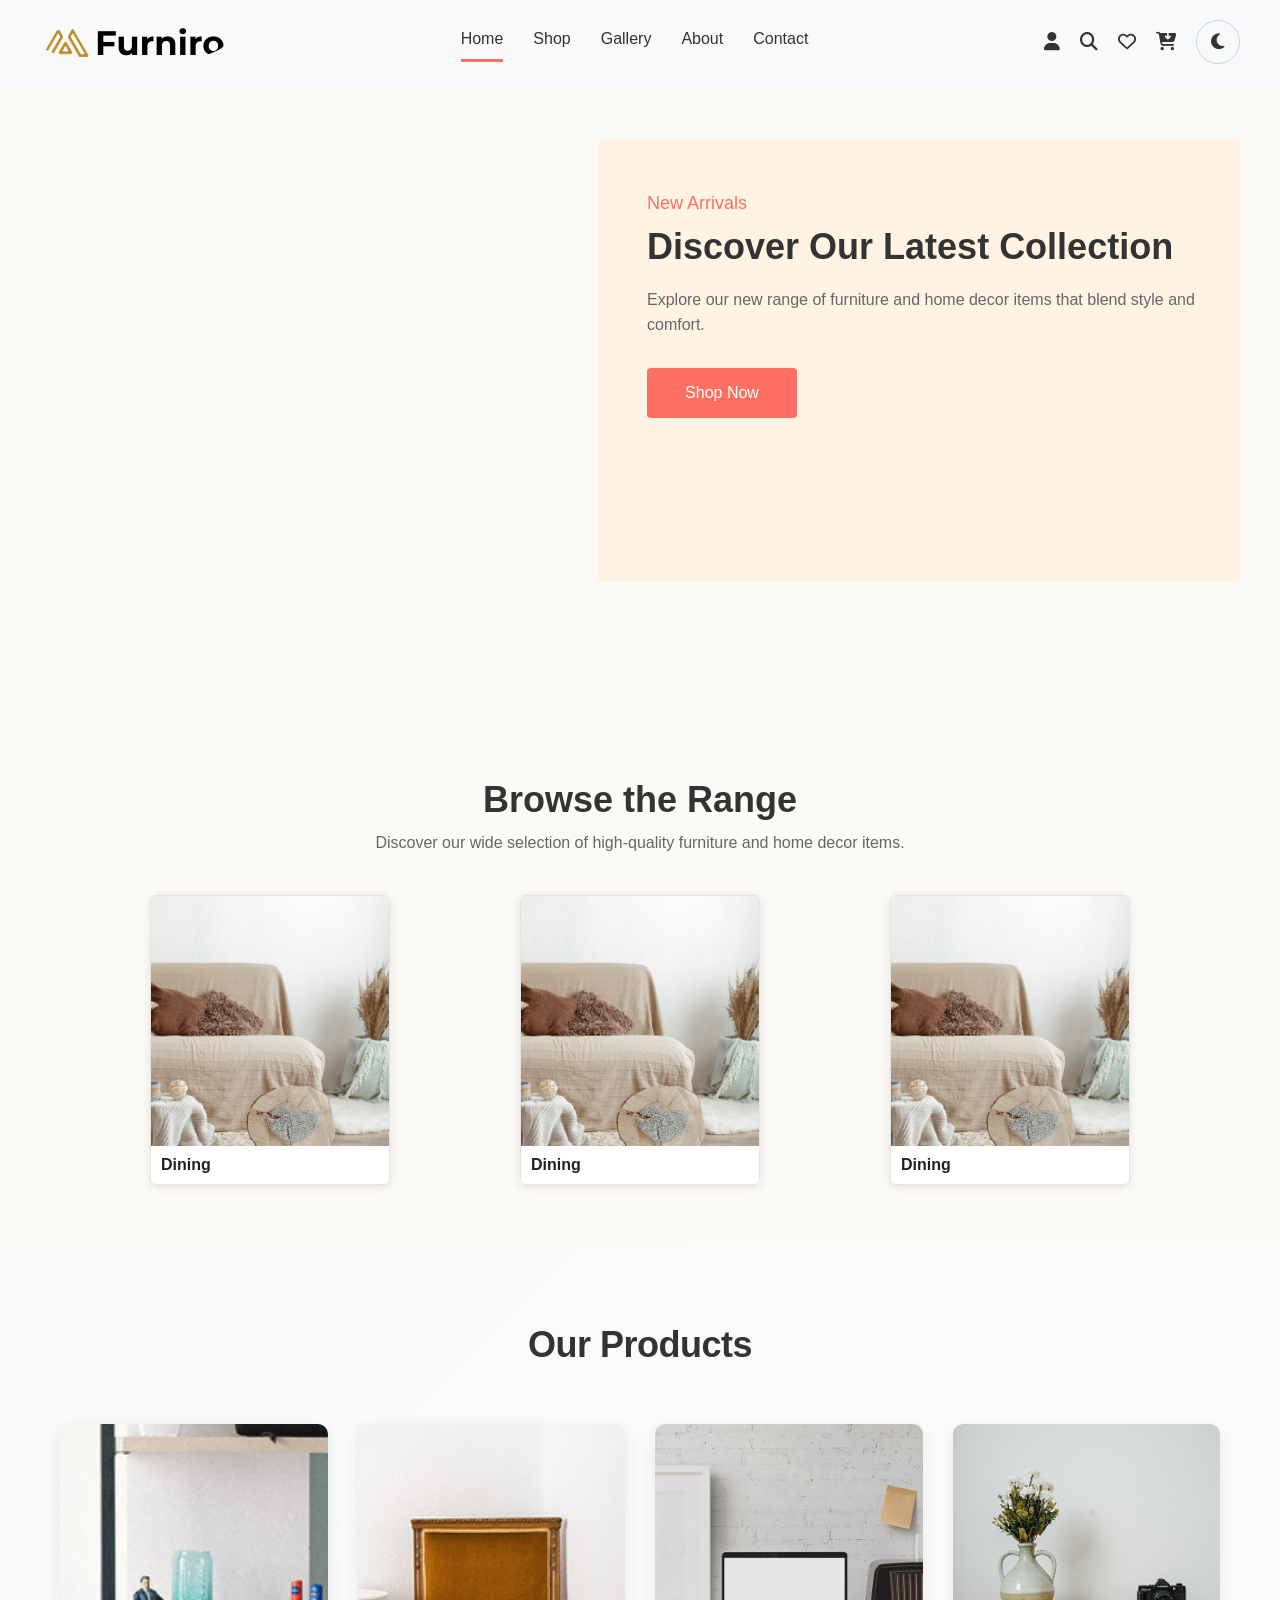
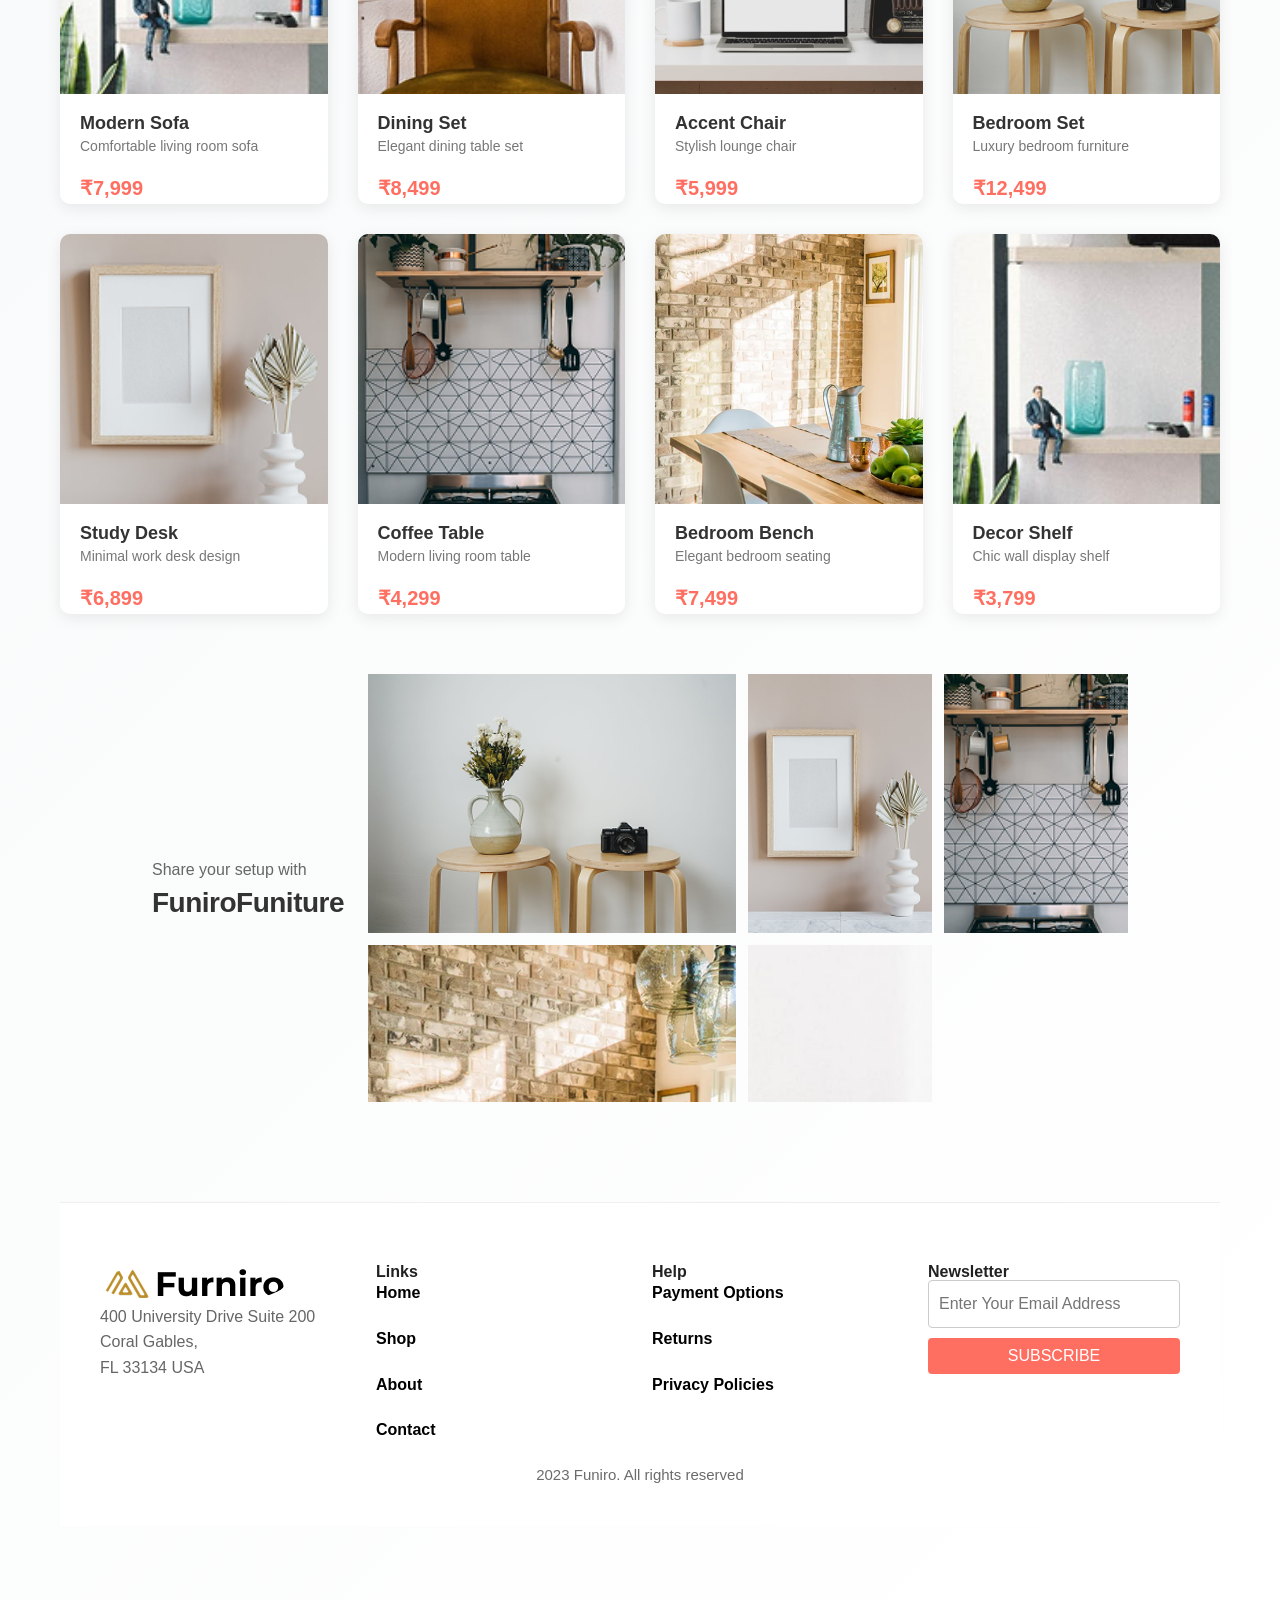
==== index.html @ e3618f92 "added dark-theme file" ====
<!DOCTYPE html>
<html lang="en">

<head>
    <meta charset="UTF-8">
    <meta name="viewport" content="width=device-width, initial-scale=1.0">
    <title>Furniro</title>
    <link rel="stylesheet" href="https://cdnjs.cloudflare.com/ajax/libs/font-awesome/6.7.2/css/all.min.css"
        integrity="sha512-Evv84Mr4kqVGRNSgIGL/F/aIDqQb7xQ2vcrdIwxfjThSH8CSR7PBEakCr51Ck+w+/U6swU2Im1vVX0SVk9ABhg=="
        crossorigin="anonymous" referrerpolicy="no-referrer" />
    <link rel="stylesheet" href="./css/master.css">
    <link rel="stylesheet" href="./feature/dark-theme.css">
</head>
<!-- Navbar -->

<body>
    <header>
        <div class="logo">
            <img src="images/Frame 168.png" alt="Furniro Logo">
        </div>
        <button class="hamburger" aria-label="Toggle menu" aria-expanded="false">
            <span class="bar"></span>
            <span class="bar"></span>
            <span class="bar"></span>
        </button>
        <ul>
            <li><a href="index.html" class="active">Home</a></li>
            <li><a href="Shop.html">Shop</a></li>
            <li><a href="gallery.html">Gallery</a></li>
            <li><a href="about.html">About</a></li>
            <li><a href="content.html">Contact</a></li>
        </ul>
        <div class="icon-sec">
            <i class="fa-solid fa-user"></i>
            <i class="fa-solid fa-magnifying-glass"></i>
            <i class="fa-regular fa-heart"></i>
            <i class="fa-solid fa-cart-arrow-down"></i>

                    <button id="theme-toggle" class="theme-toggle" aria-label="Toggle dark mode"><i class="fa-solid fa-moon"></i></button>
        </div>
    </header>

    <!-- Hero Section -->
    <div class="hero-section">
        <div class="bg-img">
            <img src="images/scandinavian-interior-mockup-wall-decal-background 1.png" alt="Hero Image">

        </div>
        <div class="hero-cnt">
            <span class="hero-subtitle">New Arrivals</span>
            <h1 class="hero-title">Discover Our Latest Collection</h1>
            <p class="hero-description">Explore our new range of furniture and home decor items that blend style and
                comfort.</p>
            <a href="#" class="hero-btn">Shop Now</a>
        </div>
    </div>
    <!-- Browse the Range -->
    <div class="Browse-the-Range">
        <div class="main-heading">
            <h2>Browse the Range</h2>
            <p>Discover our wide selection of high-quality furniture and home decor items.</p>
        </div>
        <!-- card 1 -->
        <div class="card-sec">
            <div class="card">
                <div class="card-img">
                    <img src="images/Image-living room.png" alt="Product 1">
                </div>
                <div class="card-content">
                    <h3>Dining</h3>
                </div>
            </div>
            <!-- card 2 -->
            <div class="card">
                <div class="card-img">
                    <img src="images/Image-living room.png" alt="Product 1">
                </div>
                <div class="card-content">
                    <h3>Dining</h3>
                </div>

            </div>
            <!-- card 3 -->
            <div class="card">
                <div class="card-img">
                    <img src="images/Image-living room.png" alt="Product 1">
                </div>
                <div class="card-content">
                    <h3>Dining</h3>
                </div>
            </div>
        </div>
    </div>


    <!-- our products -->
    <div class="our-products">
        <h2>Our Products</h2>
        <div class="products-card">
            <!-- card 1 -->
            <div class="cards">
                <div class="cards-img">
                    <img src="images/Rectangle 36.png" alt="Modern Sofa">
                </div>
                <div class="cards-content">
                    <h4>Modern Sofa</h4>
                    <p>Comfortable living room sofa</p>
                    <span class="price">₹7,999</span>
                </div>
            </div>
            <!-- card 2 -->
            <div class="cards">
                <div class="cards-img">
                    <img src="images/Rectangle 37.png" alt="Dining Set">
                </div>
                <div class="cards-content">
                    <h4>Dining Set</h4>
                    <p>Elegant dining table set</p>
                    <span class="price">₹8,499</span>
                </div>
            </div>
            <!-- card 3 -->
            <div class="cards">
                <div class="cards-img">
                    <img src="images/Rectangle 38.png" alt="">
                </div>
                <div class="cards-content">
                    <h4>Accent Chair</h4>
                    <p>Stylish lounge chair</p>
                    <span class="price">₹5,999</span>
                </div>
            </div>
            <!-- card 4 -->
            <div class="cards">
                <div class="cards-img">
                    <img src="images/Rectangle 39.png" alt="Bedroom Set">
                </div>
                <div class="cards-content">
                    <h4>Bedroom Set</h4>
                    <p>Luxury bedroom furniture</p>
                    <span class="price">₹12,499</span>
                </div>
            </div>
            <!-- card 5 -->
            <div class="cards">
                <div class="cards-img">
                    <img src="images/Rectangle 41.png" alt="Study Desk">
                </div>
                <div class="cards-content">
                    <h4>Study Desk</h4>
                    <p>Minimal work desk design</p>
                    <span class="price">₹6,899</span>
                </div>
            </div>
            <!-- card 6 -->
            <div class="cards">
                <div class="cards-img">
                    <img src="images/Rectangle 44.png" alt="Coffee Table">
                </div>
                <div class="cards-content">
                    <h4>Coffee Table</h4>
                    <p>Modern living room table</p>
                    <span class="price">₹4,299</span>
                </div>
            </div>
            <!-- card 7 -->
            <div class="cards">
                <div class="cards-img">
                    <img src="images/Rectangle 45.png" alt="Bedroom Bench">
                </div>
                <div class="cards-content">
                    <h4>Bedroom Bench</h4>
                    <p>Elegant bedroom seating</p>
                    <span class="price">₹7,499</span>
                </div>
            </div>
            <!-- card 8 -->
            <div class="cards">
                <div class="cards-img">
                    <img src="images/Rectangle 36.png" alt="Decor Shelf">
                </div>
                <div class="cards-content">
                    <h4>Decor Shelf</h4>
                    <p>Chic wall display shelf</p>
                    <span class="price">₹3,799</span>
                </div>
            </div>
        </div>
        <!-- FuniroFuniture -->
        <div class="funiro-main">
            <div class="furniro-cnt">
                <p>Share your setup with</p>
                <h2>FuniroFuniture</h2>
            </div>
            <div class="bento-img">
                <div class="bento-grid">
                    <img src="images/Rectangle 39.png" alt="Bento Large" class="bento-large">
                    <img src="images/Rectangle 41.png" alt="Bento Mid" class="bento-mid">
                    <img src="images/Rectangle 44.png" alt="Bento Right" class="bento-right">
                    <img src="images/Rectangle 45.png" alt="Bento Small1" class="bento-small1">
                    <img src="images/Rectangle 37.png" alt="Bento Small2" class="bento-small2">

                </div>
            </div>
        </div>
        <!-- Footer -->
        <footer class="site-footer">
            <div class="footer-grid">
                <div class="footer-left">
                    <div class="logo">
                        <img src="images/Frame 168.png" alt="Funiro Logo">
                    </div>
                    <address>
                        400 University Drive Suite 200 Coral Gables,<br>
                        FL 33134 USA
                    </address>
                </div>

                <div class="footer-links">
                    <h4>Links</h4>
                    <ul>
                        <li><a href="#">Home</a></li>
                        <li><a href="#">Shop</a></li>
                        <li><a href="#">About</a></li>
                        <li><a href="#">Contact</a></li>
                    </ul>
                </div>

                <div class="footer-links">
                    <h4>Help</h4>
                    <ul>
                        <li><a href="#">Payment Options</a></li>
                        <li><a href="#">Returns</a></li>
                        <li><a href="#">Privacy Policies</a></li>
                    </ul>
                </div>

                <div class="footer-newsletter">
                    <h4>Newsletter</h4>
                    <form class="newsletter-form" action="#" onsubmit="return false;">
                        <input type="email" placeholder="Enter Your Email Address" aria-label="Email">
                        <button type="submit">SUBSCRIBE</button>
                    </form>
                </div>
            </div>

            <div class="footer-bottom">
                <p>2023 Funiro. All rights reserved</p>
            </div>
        </footer>

<script src="script.js"></script>
</body>

</html>
---- css/master.css ----
﻿
/* Reset */
@import url("reset.css");

/* Variables */
@import url("variables.css");

/* Components */
@import url("../components/button.css");
@import url("../components/card.css");
@import url("../components/navbar.css");
@import url("../components/hero.css");
@import url("../components/product-card.css");
@import url("../components/gallery-card.css");
@import url("../components/form.css");
@import url("../components/input.css");
@import url("../components/badge.css");
@import url("../components/footer.css");
@import url("../components/section-title.css");
@import url("../components/container.css");
@import url("../components/grid.css");
@import url("../components/modal.css");
@import url("../components/pagination.css");

/*  Typography */
@import url("typography.css");

/* Layout */
@import url("layout.css");

/*  Animations */
@import url("animations.css");

/*  Responsive */
@import url("responsive.css");
---- feature/dark-theme.css ----
/* Dark theme overrides */
:root[data-theme="dark"] {
  color-scheme: dark;
}

body[data-theme="dark"] {
  background: #0b1220;
  color: #e5ebf6;
}

body[data-theme="dark"] header {
  background-color: #111827;
  border-bottom: 1px solid #273449;
}

body[data-theme="dark"] header ul li a {
  color: #e2e8f0;
}

body[data-theme="dark"] header ul li a::after,
body[data-theme="dark"] header ul li a:hover::after,
body[data-theme="dark"] header ul li a.active::after {
  background: #ff8b78;
}

body[data-theme="dark"] .icon-sec i,
body[data-theme="dark"] .icon-sec button {
  color: #cbd5e1;
}

body[data-theme="dark"] .theme-toggle {
  border-color: #475569;
  background: rgba(255, 255, 255, 0.06);
}

body[data-theme="dark"] .hero-cnt,
body[data-theme="dark"] .card,
body[data-theme="dark"] .contact-page {
  background: #111827;
  box-shadow: 0 18px 40px rgba(0, 0, 0, 0.4);
}

body[data-theme="dark"] .product-info p {
  color: #02152d;
}

body[data-theme="dark"] .about-text-block li {
  color: #94a3b8;
}

body[data-theme="dark"] .page-btn.active {
  background: #ff6f61;
  color: #fff;
}

body[data-theme="dark"] .theme-toggle:hover {
  background: rgba(255, 255, 255, 0.14);
}

body[data-theme="dark"] .theme-toggle {
  display: inline-flex;
  align-items: center;
  justify-content: center;
  width: 44px;
  height: 44px;
  border: 1px solid #cbd5e1;
  border-radius: 999px;
  color: #e2e8f0;
  cursor: pointer;
  transition:
    background-color 0.2s ease,
    border-color 0.2s ease,
    color 0.2s ease;
}

.theme-toggle {
  display: inline-flex;
  align-items: center;
  justify-content: center;
  width: 44px;
  height: 44px;
  border: 1px solid #cbd5e1;
  border-radius: 999px;
  background: transparent;
  color: #334155;
  cursor: pointer;
  transition:
    background-color 0.2s ease,
    border-color 0.2s ease,
    color 0.2s ease;
}

.theme-toggle:hover {
  background: rgba(0, 0, 0, 0.05);
}

button.theme-toggle {
  font-size: 16px;
}

body[data-theme="dark"] input,
body[data-theme="dark"] textarea,
body[data-theme="dark"] .newsletter-form input {
  background: #172434;
  color: #e2e8f0;
  border-color: #334155;
}

body[data-theme="dark"] .footer-links a {
  color: #cbd5e1;
}

body[data-theme="dark"] .contact-content {
  background: rgba(15, 23, 42, 0.92);
}

body[data-theme="dark"] .about-image-block img,
body[data-theme="dark"] .about-hero-image img,
body[data-theme="dark"] .gallery-card img,
body[data-theme="dark"] .product-card img,
body[data-theme="dark"] .cards img {
  filter: brightness(0.95) contrast(1.05);
}
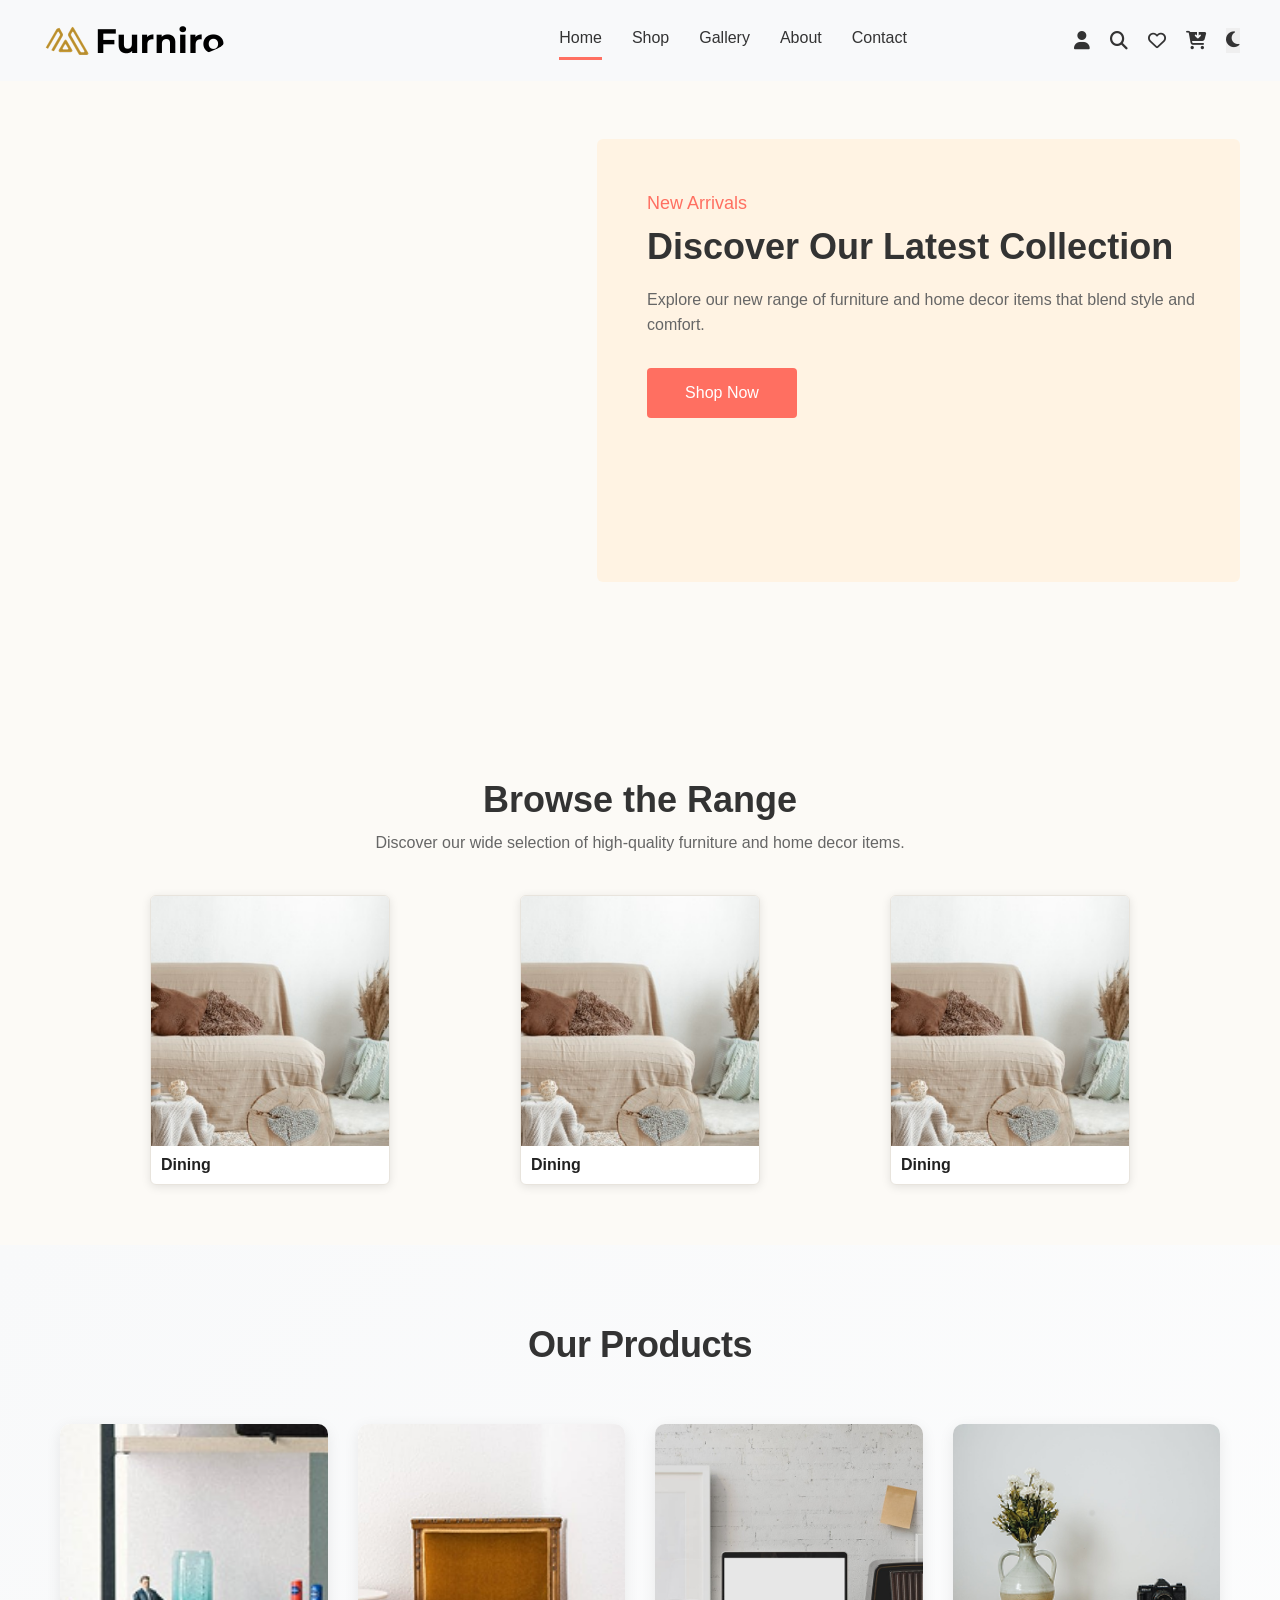
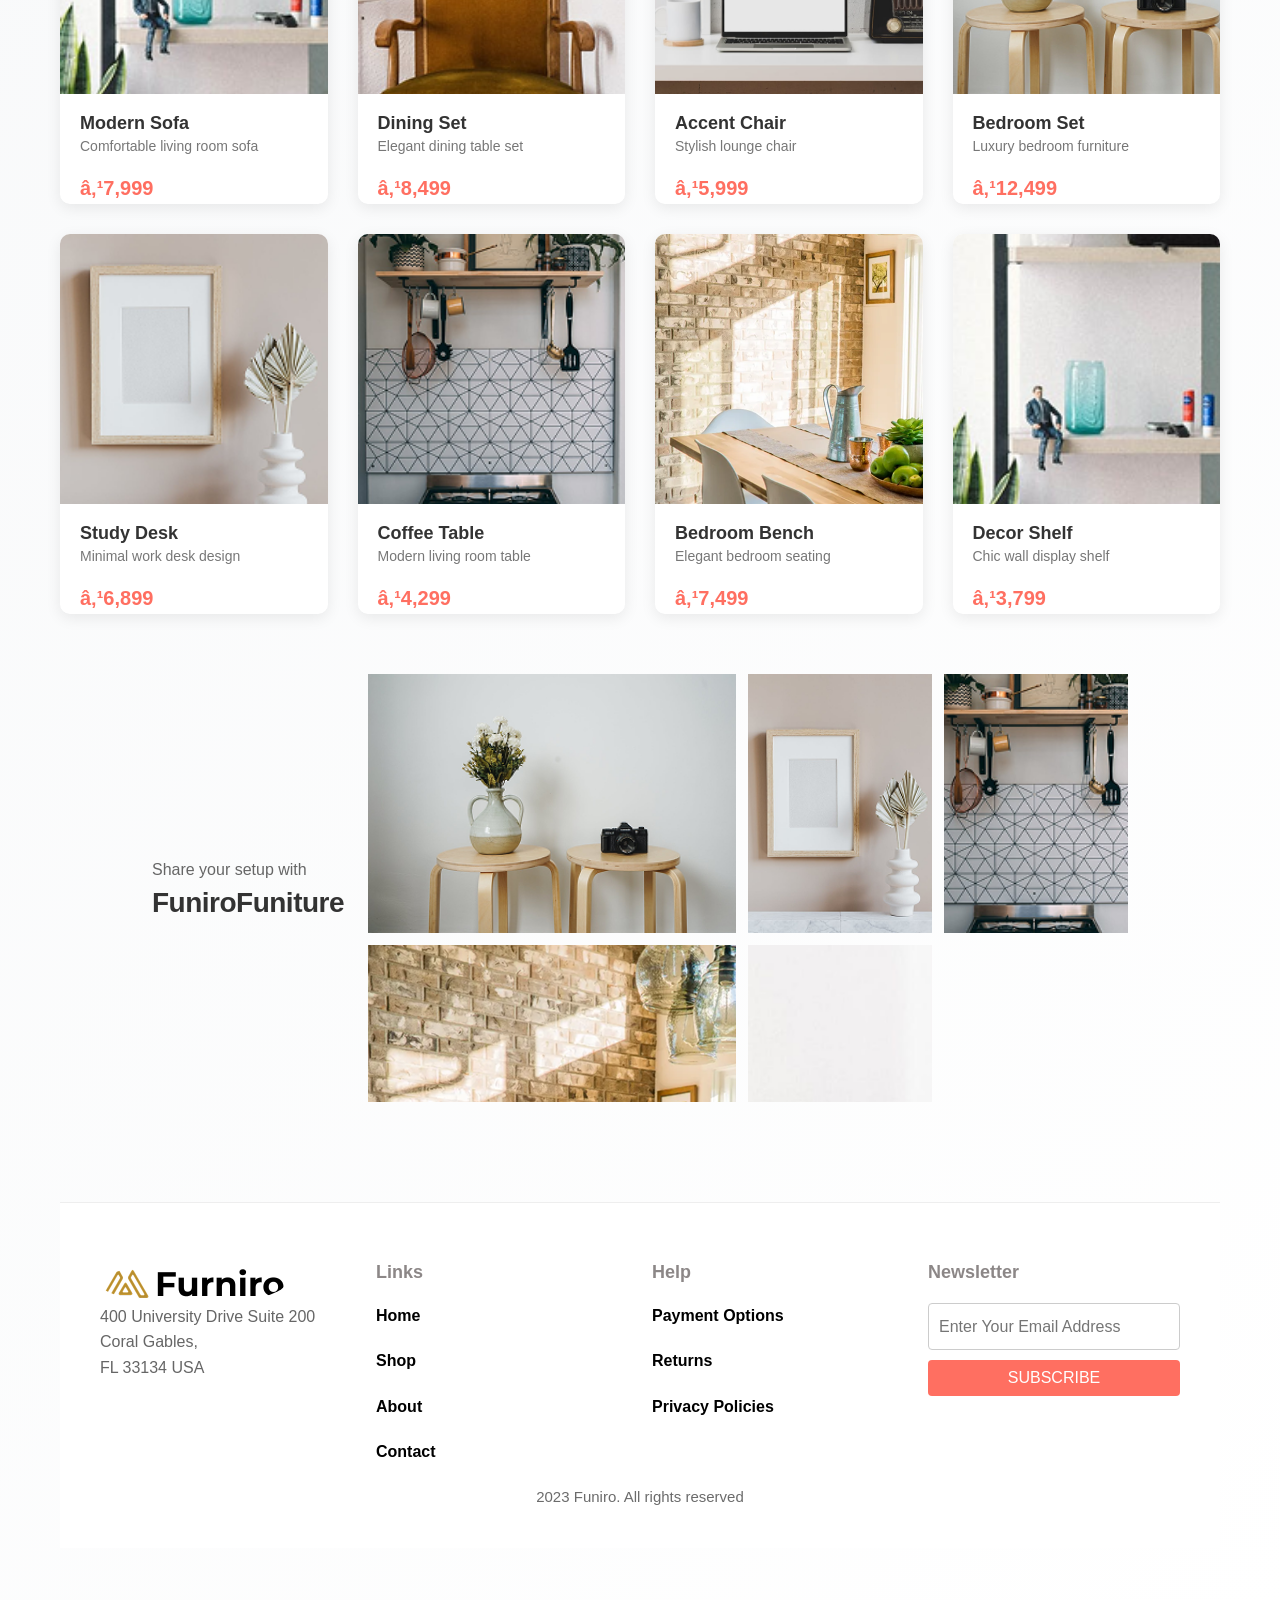
==== commit cb32ee0d: "Finalize responsive & hamburger changes across pages Co-authored-by: Copilot <223556219+Copilot@user" ====
--- a/index.html
+++ b/index.html
@@ -1,4 +1,4 @@
-<!DOCTYPE html>
+﻿<!DOCTYPE html>
 <html lang="en">
 
 <head>
@@ -9,7 +9,7 @@
         integrity="sha512-Evv84Mr4kqVGRNSgIGL/F/aIDqQb7xQ2vcrdIwxfjThSH8CSR7PBEakCr51Ck+w+/U6swU2Im1vVX0SVk9ABhg=="
         crossorigin="anonymous" referrerpolicy="no-referrer" />
     <link rel="stylesheet" href="./css/master.css">
-    <link rel="stylesheet" href="./feature/dark-theme.css">
+    <!-- <link rel="stylesheet" href="./feature/dark-theme.css"> -->
 </head>
 <!-- Navbar -->
 
@@ -105,7 +105,7 @@
                 <div class="cards-content">
                     <h4>Modern Sofa</h4>
                     <p>Comfortable living room sofa</p>
-                    <span class="price">₹7,999</span>
+                    <span class="price">â‚¹7,999</span>
                 </div>
             </div>
             <!-- card 2 -->
@@ -116,7 +116,7 @@
                 <div class="cards-content">
                     <h4>Dining Set</h4>
                     <p>Elegant dining table set</p>
-                    <span class="price">₹8,499</span>
+                    <span class="price">â‚¹8,499</span>
                 </div>
             </div>
             <!-- card 3 -->
@@ -127,7 +127,7 @@
                 <div class="cards-content">
                     <h4>Accent Chair</h4>
                     <p>Stylish lounge chair</p>
-                    <span class="price">₹5,999</span>
+                    <span class="price">â‚¹5,999</span>
                 </div>
             </div>
             <!-- card 4 -->
@@ -138,7 +138,7 @@
                 <div class="cards-content">
                     <h4>Bedroom Set</h4>
                     <p>Luxury bedroom furniture</p>
-                    <span class="price">₹12,499</span>
+                    <span class="price">â‚¹12,499</span>
                 </div>
             </div>
             <!-- card 5 -->
@@ -149,7 +149,7 @@
                 <div class="cards-content">
                     <h4>Study Desk</h4>
                     <p>Minimal work desk design</p>
-                    <span class="price">₹6,899</span>
+                    <span class="price">â‚¹6,899</span>
                 </div>
             </div>
             <!-- card 6 -->
@@ -160,7 +160,7 @@
                 <div class="cards-content">
                     <h4>Coffee Table</h4>
                     <p>Modern living room table</p>
-                    <span class="price">₹4,299</span>
+                    <span class="price">â‚¹4,299</span>
                 </div>
             </div>
             <!-- card 7 -->
@@ -171,7 +171,7 @@
                 <div class="cards-content">
                     <h4>Bedroom Bench</h4>
                     <p>Elegant bedroom seating</p>
-                    <span class="price">₹7,499</span>
+                    <span class="price">â‚¹7,499</span>
                 </div>
             </div>
             <!-- card 8 -->
@@ -182,7 +182,7 @@
                 <div class="cards-content">
                     <h4>Decor Shelf</h4>
                     <p>Chic wall display shelf</p>
-                    <span class="price">₹3,799</span>
+                    <span class="price">â‚¹3,799</span>
                 </div>
             </div>
         </div>
--- a/css/master.css
+++ b/css/master.css
@@ -1,4 +1,3 @@
-﻿
 /* Reset */
 @import url("reset.css");
 
--- a/feature/dark-theme.css
+++ b/feature/dark-theme.css
@@ -1,123 +1,480 @@
-/* Dark theme overrides */
-:root[data-theme="dark"] {
-  color-scheme: dark;
-}
-
-body[data-theme="dark"] {
-  background: #0b1220;
-  color: #e5ebf6;
-}
-
-body[data-theme="dark"] header {
-  background-color: #111827;
-  border-bottom: 1px solid #273449;
-}
-
-body[data-theme="dark"] header ul li a {
-  color: #e2e8f0;
-}
-
-body[data-theme="dark"] header ul li a::after,
-body[data-theme="dark"] header ul li a:hover::after,
-body[data-theme="dark"] header ul li a.active::after {
-  background: #ff8b78;
-}
-
-body[data-theme="dark"] .icon-sec i,
-body[data-theme="dark"] .icon-sec button {
-  color: #cbd5e1;
-}
-
-body[data-theme="dark"] .theme-toggle {
-  border-color: #475569;
-  background: rgba(255, 255, 255, 0.06);
-}
-
-body[data-theme="dark"] .hero-cnt,
-body[data-theme="dark"] .card,
-body[data-theme="dark"] .contact-page {
-  background: #111827;
-  box-shadow: 0 18px 40px rgba(0, 0, 0, 0.4);
-}
-
-body[data-theme="dark"] .product-info p {
-  color: #02152d;
-}
-
-body[data-theme="dark"] .about-text-block li {
-  color: #94a3b8;
-}
-
-body[data-theme="dark"] .page-btn.active {
-  background: #ff6f61;
-  color: #fff;
-}
-
-body[data-theme="dark"] .theme-toggle:hover {
-  background: rgba(255, 255, 255, 0.14);
-}
-
-body[data-theme="dark"] .theme-toggle {
-  display: inline-flex;
-  align-items: center;
-  justify-content: center;
-  width: 44px;
-  height: 44px;
-  border: 1px solid #cbd5e1;
-  border-radius: 999px;
-  color: #e2e8f0;
-  cursor: pointer;
-  transition:
-    background-color 0.2s ease,
-    border-color 0.2s ease,
-    color 0.2s ease;
-}
-
-.theme-toggle {
-  display: inline-flex;
-  align-items: center;
-  justify-content: center;
-  width: 44px;
-  height: 44px;
-  border: 1px solid #cbd5e1;
-  border-radius: 999px;
-  background: transparent;
-  color: #334155;
-  cursor: pointer;
-  transition:
-    background-color 0.2s ease,
-    border-color 0.2s ease,
-    color 0.2s ease;
-}
-
-.theme-toggle:hover {
-  background: rgba(0, 0, 0, 0.05);
-}
-
-button.theme-toggle {
-  font-size: 16px;
-}
-
-body[data-theme="dark"] input,
-body[data-theme="dark"] textarea,
-body[data-theme="dark"] .newsletter-form input {
-  background: #172434;
-  color: #e2e8f0;
-  border-color: #334155;
-}
-
-body[data-theme="dark"] .footer-links a {
-  color: #cbd5e1;
-}
-
-body[data-theme="dark"] .contact-content {
-  background: rgba(15, 23, 42, 0.92);
-}
-
-body[data-theme="dark"] .about-image-block img,
-body[data-theme="dark"] .about-hero-image img,
-body[data-theme="dark"] .gallery-card img,
-body[data-theme="dark"] .product-card img,
-body[data-theme="dark"] .cards img {
-  filter: brightness(0.95) contrast(1.05);
-}
+:root {
+    --bg-header: #f8f9fa;
+    --text-main: #333;
+    --text-muted: #666;
+    --text-light: #777;
+    --text-lighter: #999;
+    --bg-page: #ffffff;
+    --bg-section: #f8f9fa;
+    --bg-card: #ffffff;
+    --hero-box-bg: #FFF3E3;
+    --border-color: #eee;
+    --shadow-color: rgba(0, 0, 0, 0.1);
+    --shadow-color-strong: rgba(0, 0, 0, 0.15);
+    --input-bg: #ffffff;
+    --input-border: #ccc;
+    --accent: #FF6F61;
+    --accent-hover: #e65b50;
+}
+
+[data-theme="dark"] {
+    --bg-header: #1a1a1a;
+    --text-main: #f0f0f0;
+    --text-muted: #b3b3b3;
+    --text-light: #999999;
+    --text-lighter: #666666;
+    --bg-page: #0a0a0a;
+    --bg-section: #121212;
+    --bg-card: #1e1e1e;
+    --hero-box-bg: #2a2320;
+    --border-color: #2a2a2a;
+    --shadow-color: rgba(0, 0, 0, 0.4);
+    --shadow-color-strong: rgba(0, 0, 0, 0.6);
+    --input-bg: #1a1a1a;
+    --input-border: #333333;
+    --accent: #FF6F61;
+    --accent-hover: #e05a4a;
+}
+/* 
+ body {
+    background-color: var(--bg-page);
+    transition: background-color 0.25s ease, color 0.25s ease;
+}
+
+header {
+    display: flex;
+    justify-content: space-between;
+    align-items: center;
+    background-color: var(--bg-header);
+    padding: 20px 40px;
+    position: fixed;
+    top: 0;
+    left: 0;
+    right: 0;
+    z-index: 3;
+    transition: background-color 0.25s ease;
+}
+
+.logo img {
+    width: 185px;
+    height: 41px;
+    border-radius: 50%;
+}
+
+header ul {
+    display: flex;
+    gap: 30px;
+    list-style: none;
+    align-items: center;
+}
+
+header ul li a {
+    text-decoration: none;
+    color: var(--text-main);
+    font-weight: 500;
+    font-size: 16px;
+    position: relative;
+    display: inline-block;
+    padding-bottom: 6px;
+}
+
+header ul li a::after {
+    content: "";
+    position: absolute;
+    left: 0;
+    right: 0;
+    bottom: -4px;
+    height: 3px;
+    background: var(--accent);
+    transform: scaleX(0);
+    transform-origin: center;
+    transition: transform 0.22s ease;
+}
+
+.icon-sec {
+    display: flex;
+    align-items: center;
+    gap: 20px;
+}
+
+.icon-sec i {
+    font-size: 18px;
+    color: var(--text-main);
+    cursor: pointer;
+    transition: color 0.2s ease;
+}
+
+.icon-sec i:hover {
+    color: var(--accent);
+}
+
+header ul li a:hover::after,
+header ul li a.active::after {
+    transform: scaleX(1);
+}
+
+/* Theme toggle button */
+#theme-toggle {
+    background: none;
+    border: none;
+    cursor: pointer;
+    font-size: 18px;
+    color: var(--text-main);
+}
+
+/* Hamburger (mobile menu) */
+.hamburger {
+    display: none;
+    background: none;
+    border: none;
+    cursor: pointer;
+    font-size: 22px;
+    color: var(--text-main);
+}
+
+.bg-img {
+    position: absolute;
+    inset: 0;
+    overflow: hidden;
+    z-index: 1;
+}
+
+.bg-img img {
+    position: absolute;
+    inset: 0;
+    width: 100%;
+    height: 100%;
+    object-fit: cover;
+}
+
+[data-theme="dark"] .bg-img img {
+    filter: brightness(0.6);
+}
+
+.hero-section {
+   position: relative;
+   width: 100%;
+   min-height: 80vh;
+   overflow: hidden;
+   display: flex;
+   align-items: center;
+   justify-content: flex-end;
+   padding-right: 40px;
+   background-color: var(--bg-page);
+}
+
+.hero-cnt {
+    position: relative;
+    z-index: 2;
+    display: flex;
+    flex-direction: column;
+    background-color: var(--hero-box-bg);
+    height: 443px;
+    width: 643px;
+    border-radius: 6px;
+    transition: background-color 0.25s ease;
+}
+
+.hero-subtitle {
+    padding: 50px 0 0 50px;
+    font-size: 18px;
+    color: var(--accent);
+    margin-bottom: 10px;
+}
+
+.hero-title {
+    padding: 0 0 0 50px;
+    font-size: 36px;
+    color: var(--text-main);
+    margin-bottom: 20px;
+}
+
+.hero-description {
+    padding: 0 0 0 50px;
+    font-size: 16px;
+    color: var(--text-muted);
+    margin-bottom: 30px;
+    max-width: 600px;
+}
+
+.hero-btn {
+    background-color: var(--accent);
+    color: #fff;
+    text-align: center;
+    border: none;
+    border-radius: 4px;
+    font-size: 16px;
+    cursor: pointer;
+    transition: background-color 0.2s ease;
+    width: 150px;
+    height: 50px;
+    padding-top: 12px;
+    text-decoration: none;
+    margin-left: 50px;
+}
+
+.hero-btn:hover {
+    background-color: var(--accent-hover);
+}
+
+.Browse-the-Range {
+    padding: 60px 40px;
+    background-color: var(--bg-section);
+}
+
+.card-sec {
+    display: flex;
+    justify-content: space-evenly;
+    gap: 20px;
+}
+
+.main-heading {
+    text-align: center;
+    margin-bottom: 40px;
+}
+
+.main-heading h2 {
+    font-size: 36px;
+    color: var(--text-main);
+    margin-bottom: 10px;
+}
+
+.main-heading p {
+    font-size: 16px;
+    color: var(--text-muted);
+}
+
+.card {
+    width: 20%;
+    background-color: var(--bg-card);
+    border-radius: 6px;
+    box-shadow: 0 2px 10px var(--shadow-color);
+    overflow: hidden;
+    transition: transform 0.2s ease, background-color 0.25s ease;
+}
+
+.card:hover {
+    transform: translateY(-5px);
+}
+
+.card-img {
+    width: 100%;
+    height: 250px;
+    overflow: hidden;
+}
+
+.card-img img {
+    width: 100%;
+    height: 100%;
+    object-fit: cover;
+}
+
+.card-content {
+    padding: 10px ;
+}
+
+.our-products {
+    padding: 80px 60px;
+    overflow: hidden;
+    background: var(--bg-section);
+}
+
+.products-card { 
+    display: grid;
+    grid-template-columns: repeat(4, 1fr);
+    gap: 30px;
+    align-items: stretch;
+}
+
+.our-products h2 {
+    text-align: center;
+    margin-bottom: 60px;
+    font-size: 36px;
+    color: var(--text-main);
+    font-weight: 700;
+    letter-spacing: -0.5px;
+}
+
+.cards {
+    width: 100%;
+    background-color: var(--bg-card);
+    border-radius: 10px;
+    box-shadow: 0 4px 15px var(--shadow-color);
+    overflow: hidden;
+    transition: all 0.3s ease, background-color 0.25s ease;
+}
+
+.cards img {
+    width: 100%;
+    height: 270px;
+    object-fit: cover;
+    transition: transform 0.5s ease;
+}
+
+.cards:hover {
+    transform: translateY(-12px) scale(1.03);
+    box-shadow: 0 16px 32px var(--shadow-color-strong);
+}
+
+.cards:hover img {
+    transform: scale(1.05);
+}
+
+.cards-content h4 {
+    padding: 20px 20px 0px 20px;
+    font-size: 18px;
+    color: var(--text-main);
+    font-weight: 600;
+}
+
+.cards-content p {
+    padding: 5px 0px 0px 20px;
+    font-size: 14px;
+    color: var(--text-light);
+    line-height: 1;
+}
+
+.cards-content .price {
+    padding: 10px 20px 20px 20px;
+    font-size: 20px;
+    font-weight: bold;
+    color: var(--accent);
+}
+
+@keyframes productCardFade {
+    from {
+        opacity: 0;
+        transform: translateY(20px);
+    }
+    to {
+        opacity: 1;
+        transform: translateY(0);
+    }
+}
+
+.funiro-main {
+    display: flex;
+    align-items: center;
+    justify-content: center;
+    gap: 24px;
+    padding: 60px 40px;
+    margin-bottom: 40px;
+    background-color: var(--bg-page);
+}
+
+.furniro-cnt p {
+    color: var(--text-muted);
+    margin-bottom: 6px;
+}
+
+.furniro-cnt h2 {
+    font-size: 28px;
+    color: var(--text-main);
+    margin: 0;
+}
+
+.bento-img {
+    width: 760px;
+    max-width: 100%;
+    aspect-ratio: 16/9;
+    overflow: hidden;
+}
+
+.bento-grid {
+    display: grid;
+    grid-template-columns: 2fr 1fr 1fr;
+    grid-template-rows: repeat(3, 1fr);
+    gap: 12px;
+    height: 100%;
+    grid-template-areas:
+        "large mid right"
+        "large mid right"
+        "large small1 small2";
+}
+
+.bento-grid img {
+    width: 100%;
+    height: 100%;
+    object-fit: cover;
+}
+
+.site-footer {
+    background: var(--bg-section);
+    padding: 60px 40px 20px;
+    border-top: 1px solid var(--border-color);
+    color: var(--text-muted);
+    transition: background-color 0.25s ease;
+}
+
+.footer-grid {
+    max-width: 1200px;
+    margin: 0 auto;
+    display: grid;
+    grid-template-columns: 1fr 1fr 1fr 1fr;
+    gap: 24px;
+    align-items: start;
+}
+
+.footer-links ul li a {
+    text-decoration: none;
+    color: var(--text-main);
+    font-weight: bold;
+    display: block;
+    margin-bottom: 20px;
+}
+
+.footer-links ul {
+    list-style-type: none;
+}
+
+.footer-links a {
+    text-decoration: none;
+}
+
+.footer-links a:hover,
+.site-footer a:hover {
+    text-decoration: none;
+    color: var(--accent);
+}
+
+.footer-bottom {
+    text-align: center;
+    font-size: 15px;
+    color: var(--text-lighter);
+}
+.footer-links h4 {
+    font-size: 18px;
+    color: #8c8787;
+    margin-bottom: 20px;
+}
+.footer-newsletter h4 {
+    font-size: 18px;
+    color: #8c8787;
+    margin-bottom: 20px;
+}
+.newsletter-form {
+    display: flex;
+    flex-direction: column;
+    gap: 10px;
+}
+
+.newsletter-form input {
+    padding: 10px;
+    border: 1px solid var(--input-border);
+    border-radius: 4px;
+    background-color: var(--input-bg);
+    color: var(--text-main);
+}
+
+.newsletter-form button {
+    padding: 5px 10px;
+    background-color: var(--accent);
+    color: #fff;
+    border: none;
+    border-radius: 4px;
+    cursor: pointer;
+}
+
+.newsletter-form button:hover {
+    background-color: var(--accent-hover);
+}  
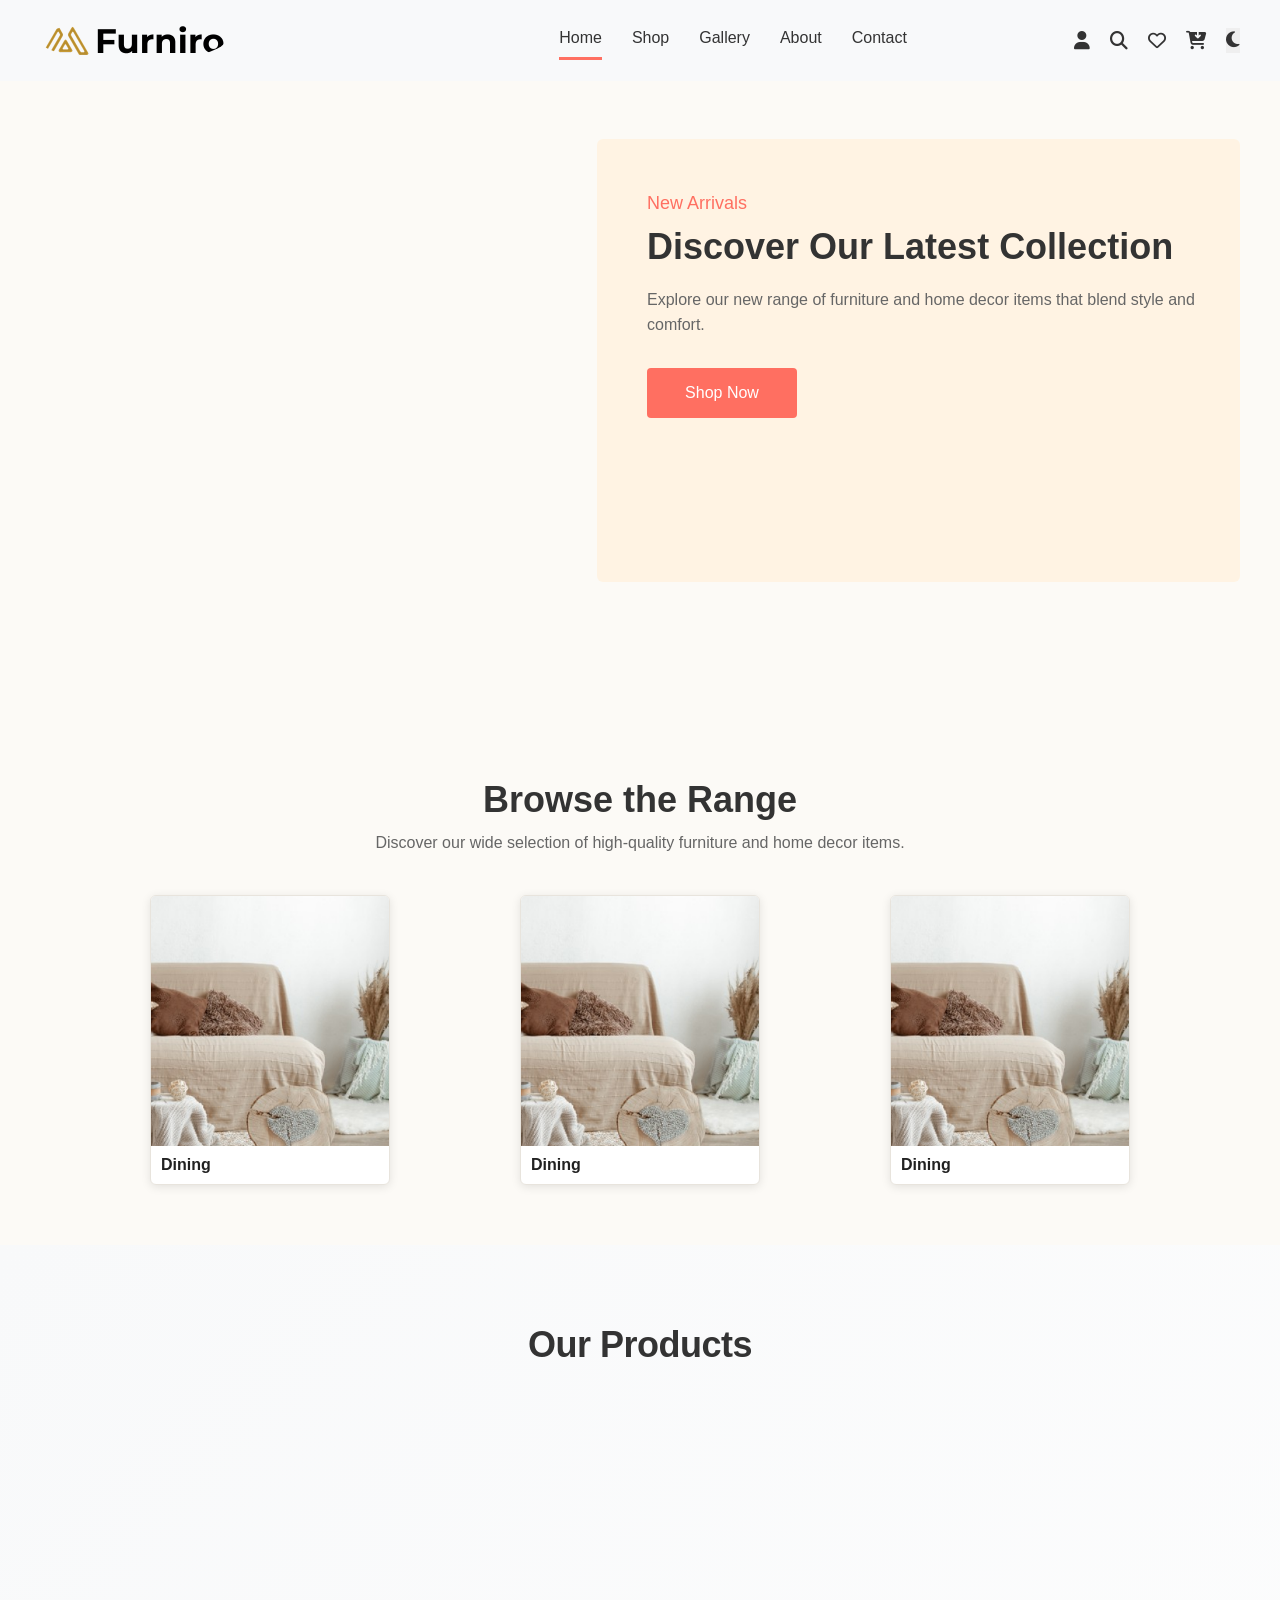
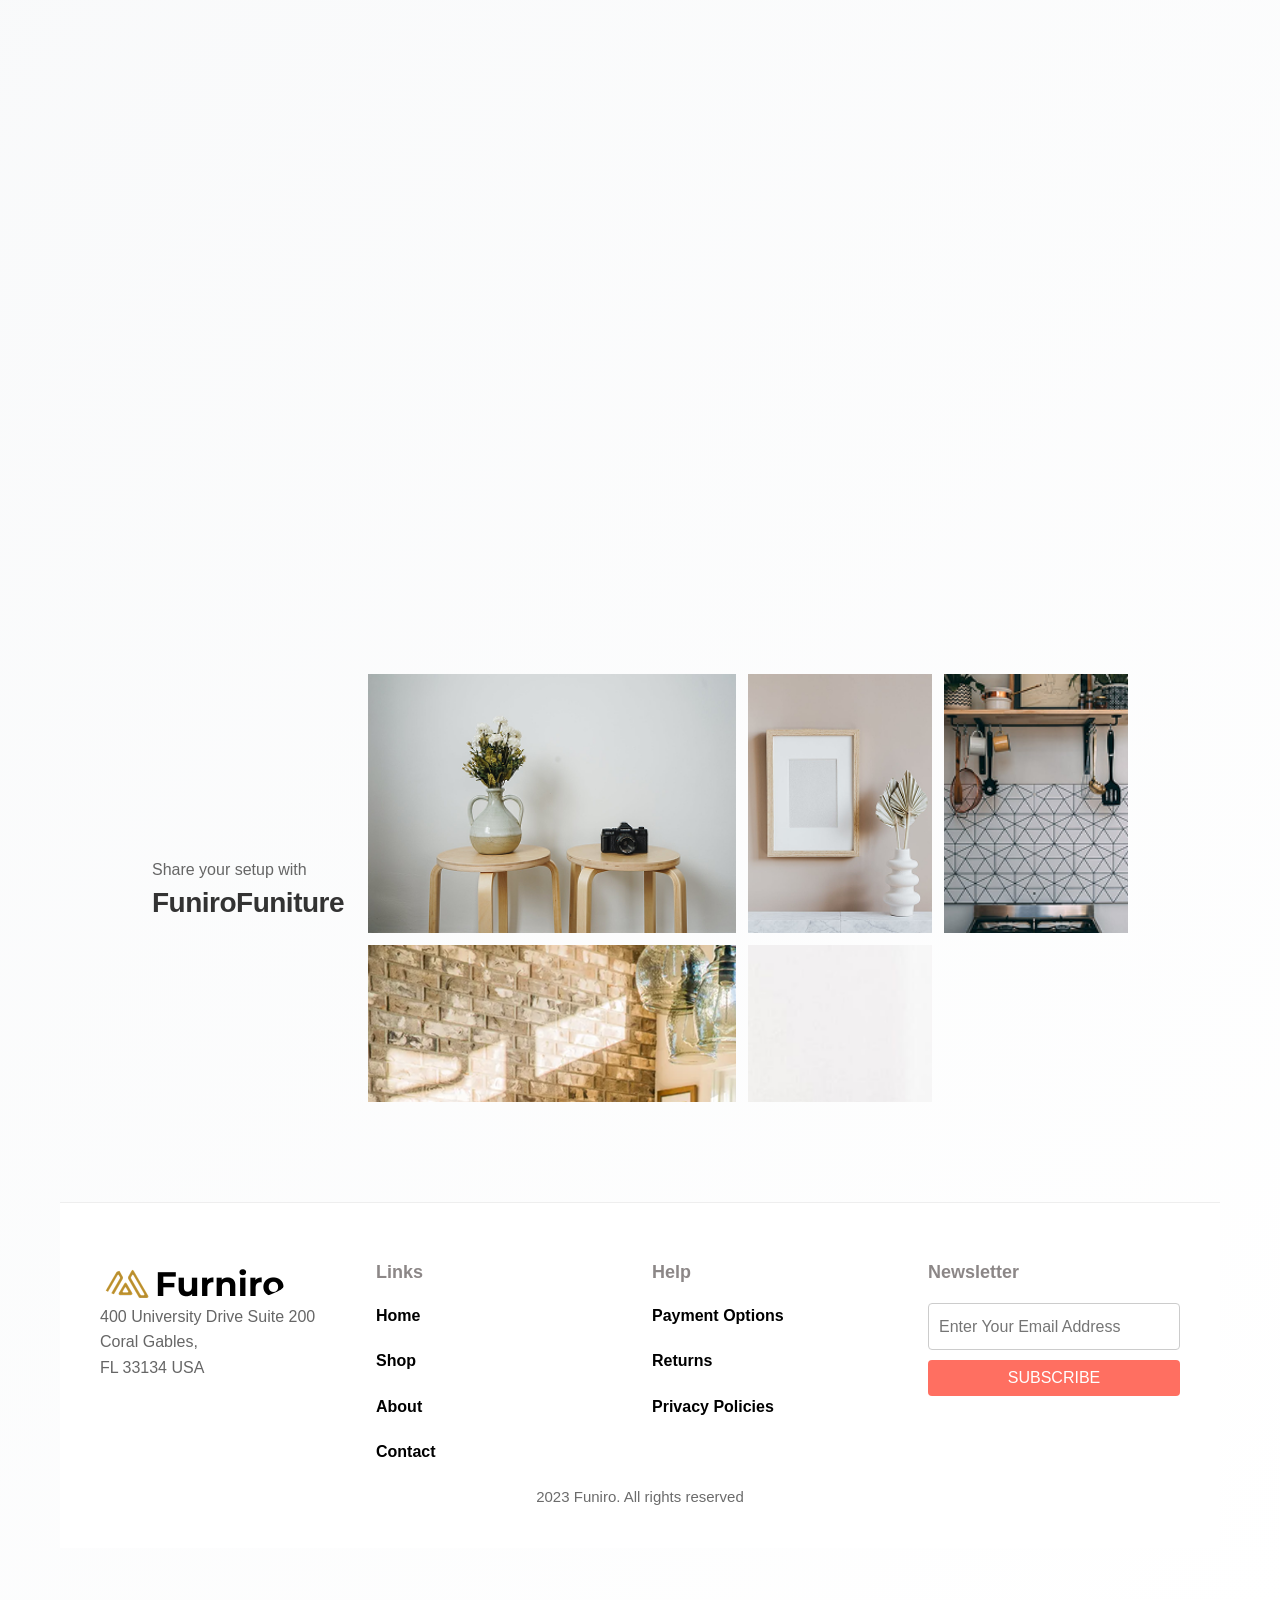
==== commit 3c2ba0b4: "added production page" ====
--- a/index.html
+++ b/index.html
@@ -51,7 +51,7 @@
             <h1 class="hero-title">Discover Our Latest Collection</h1>
             <p class="hero-description">Explore our new range of furniture and home decor items that blend style and
                 comfort.</p>
-            <a href="#" class="hero-btn">Shop Now</a>
+            <a href="product-detail.html" class="hero-btn">Shop Now</a>
         </div>
     </div>
     <!-- Browse the Range -->
--- a/css/master.css
+++ b/css/master.css
@@ -10,6 +10,7 @@
 @import url("../components/navbar.css");
 @import url("../components/hero.css");
 @import url("../components/product-card.css");
+@import url("../components/product-detail.css");
 @import url("../components/gallery-card.css");
 @import url("../components/form.css");
 @import url("../components/input.css");
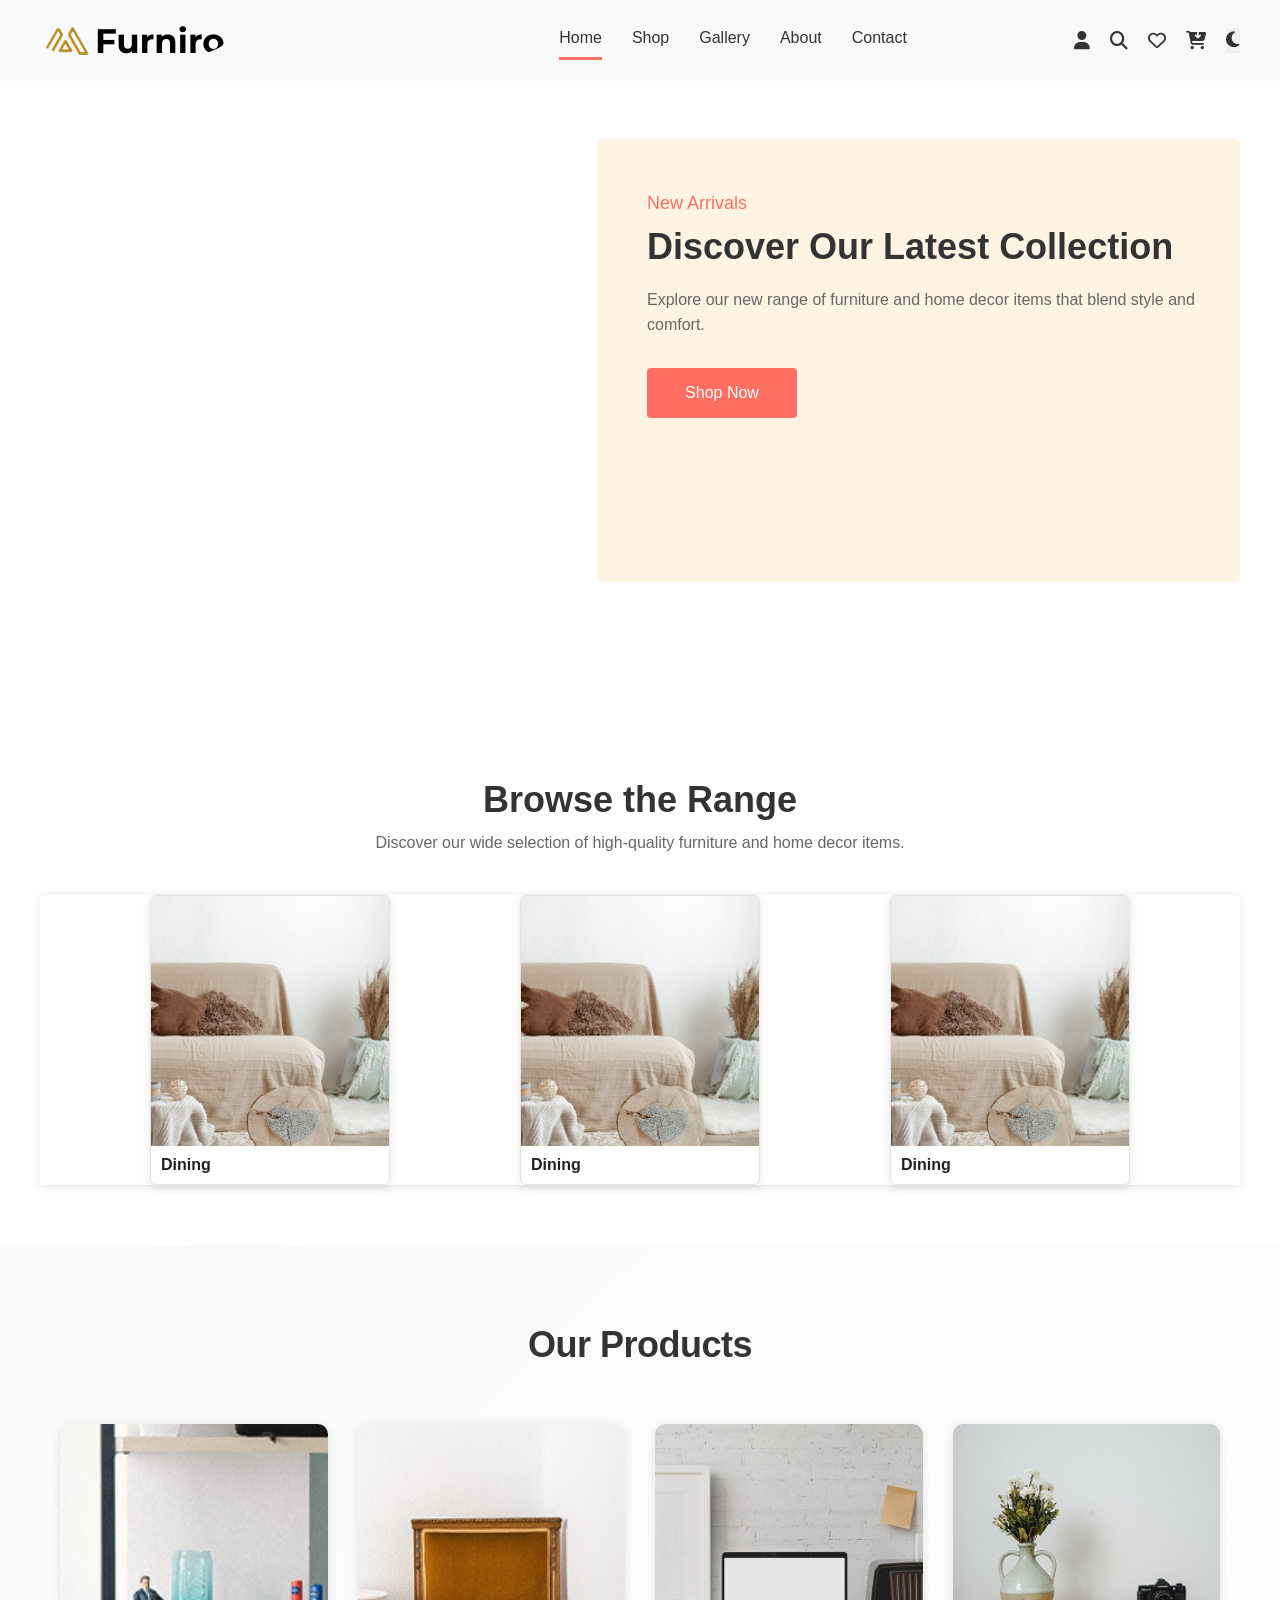
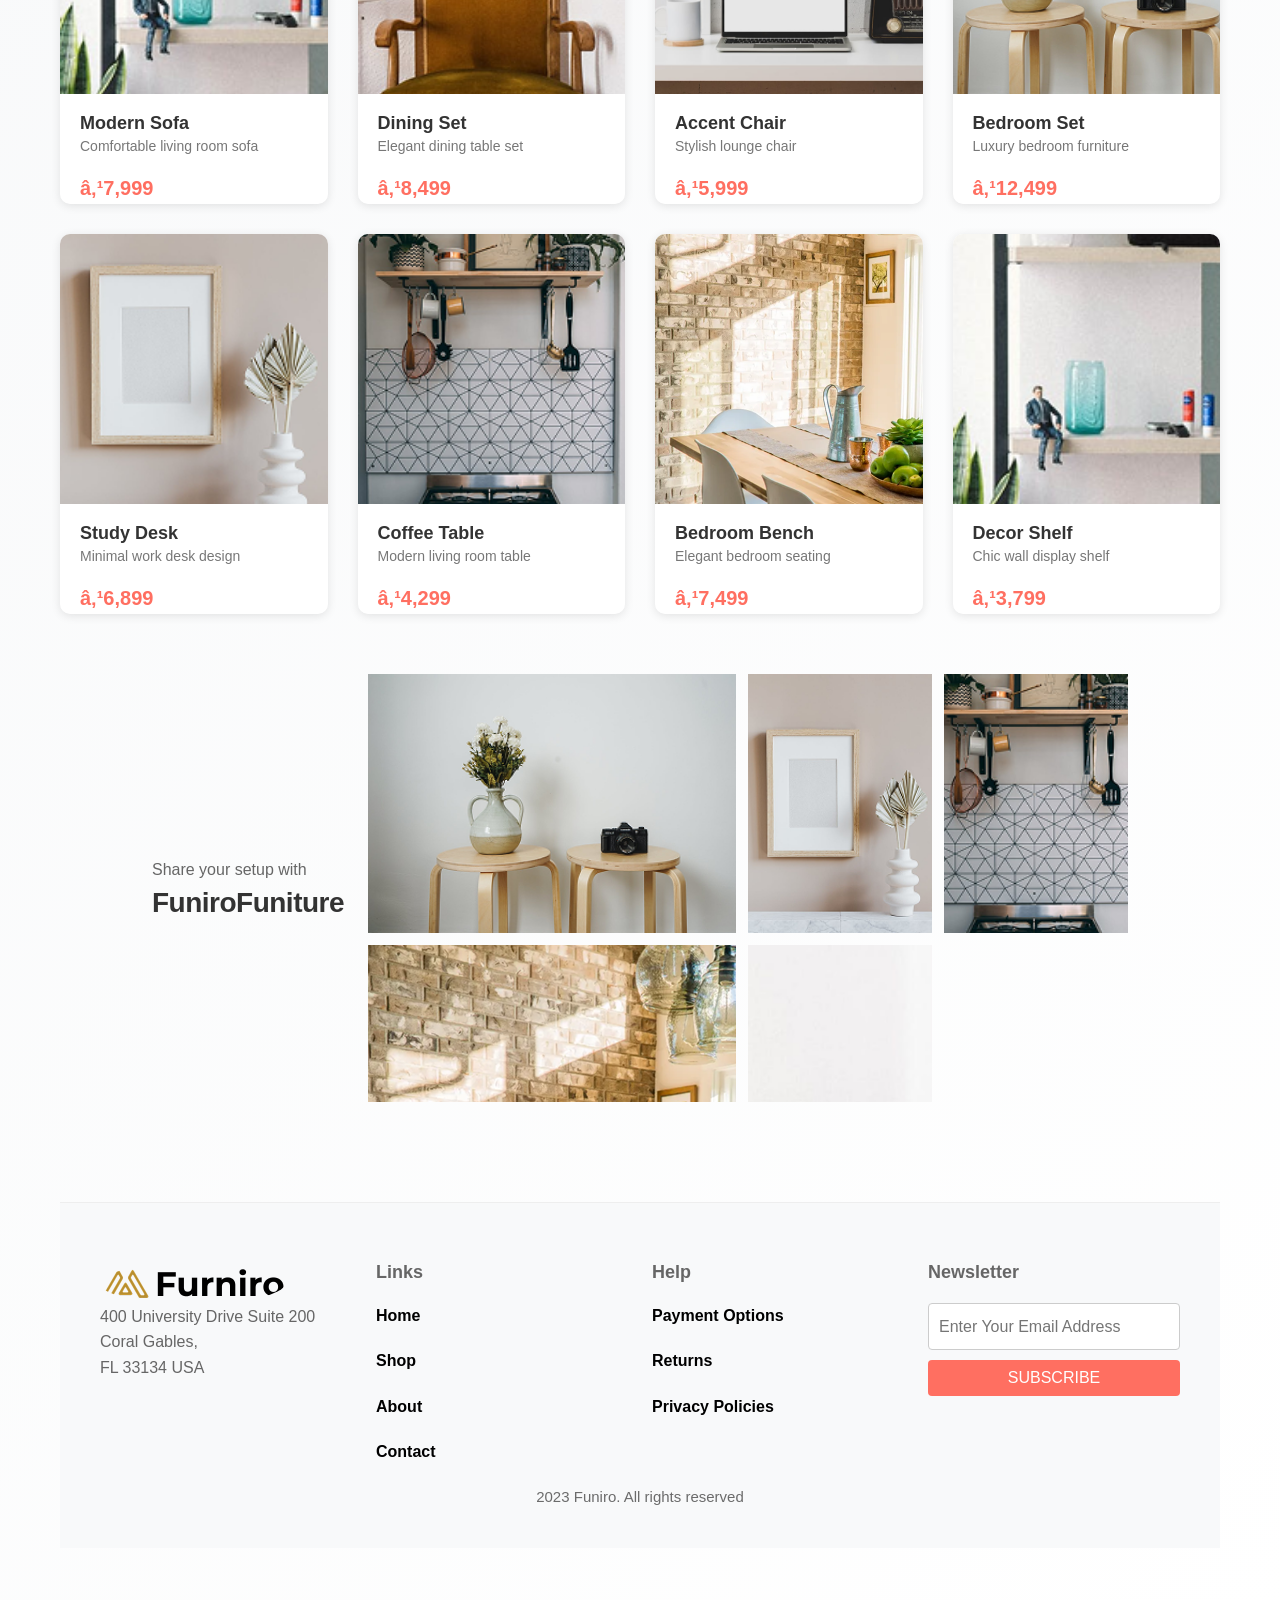
==== commit 34bdd73d: "fixed toggle btn issue" ====
--- a/index.html
+++ b/index.html
@@ -9,7 +9,7 @@
         integrity="sha512-Evv84Mr4kqVGRNSgIGL/F/aIDqQb7xQ2vcrdIwxfjThSH8CSR7PBEakCr51Ck+w+/U6swU2Im1vVX0SVk9ABhg=="
         crossorigin="anonymous" referrerpolicy="no-referrer" />
     <link rel="stylesheet" href="./css/master.css">
-    <!-- <link rel="stylesheet" href="./feature/dark-theme.css"> -->
+    <link rel="stylesheet" href="./feature/dark-theme.css">
 </head>
 <!-- Navbar -->
 
--- a/feature/dark-theme.css
+++ b/feature/dark-theme.css
@@ -35,446 +35,62 @@
     --accent: #FF6F61;
     --accent-hover: #e05a4a;
 }
-/* 
- body {
+
+/* Apply theme-aware defaults so components using variables reflect dark mode */
+body {
     background-color: var(--bg-page);
+    color: var(--text-main);
     transition: background-color 0.25s ease, color 0.25s ease;
 }
 
 header {
-    display: flex;
-    justify-content: space-between;
-    align-items: center;
     background-color: var(--bg-header);
-    padding: 20px 40px;
-    position: fixed;
-    top: 0;
-    left: 0;
-    right: 0;
-    z-index: 3;
     transition: background-color 0.25s ease;
 }
 
-.logo img {
-    width: 185px;
-    height: 41px;
-    border-radius: 50%;
-}
-
-header ul {
-    display: flex;
-    gap: 30px;
-    list-style: none;
-    align-items: center;
-}
-
 header ul li a {
-    text-decoration: none;
     color: var(--text-main);
-    font-weight: 500;
-    font-size: 16px;
-    position: relative;
-    display: inline-block;
-    padding-bottom: 6px;
-}
-
-header ul li a::after {
-    content: "";
-    position: absolute;
-    left: 0;
-    right: 0;
-    bottom: -4px;
-    height: 3px;
-    background: var(--accent);
-    transform: scaleX(0);
-    transform-origin: center;
-    transition: transform 0.22s ease;
-}
-
-.icon-sec {
-    display: flex;
-    align-items: center;
-    gap: 20px;
 }
 
 .icon-sec i {
-    font-size: 18px;
-    color: var(--text-main);
-    cursor: pointer;
-    transition: color 0.2s ease;
-}
-
-.icon-sec i:hover {
-    color: var(--accent);
-}
-
-header ul li a:hover::after,
-header ul li a.active::after {
-    transform: scaleX(1);
-}
-
-/* Theme toggle button */
-#theme-toggle {
-    background: none;
-    border: none;
-    cursor: pointer;
-    font-size: 18px;
     color: var(--text-main);
 }
 
-/* Hamburger (mobile menu) */
-.hamburger {
-    display: none;
-    background: none;
-    border: none;
-    cursor: pointer;
-    font-size: 22px;
-    color: var(--text-main);
-}
-
-.bg-img {
-    position: absolute;
-    inset: 0;
-    overflow: hidden;
-    z-index: 1;
-}
-
 .bg-img img {
-    position: absolute;
-    inset: 0;
     width: 100%;
-    height: 100%;
-    object-fit: cover;
+    height: auto;
 }
 
 [data-theme="dark"] .bg-img img {
     filter: brightness(0.6);
 }
 
-.hero-section {
-   position: relative;
-   width: 100%;
-   min-height: 80vh;
-   overflow: hidden;
-   display: flex;
-   align-items: center;
-   justify-content: flex-end;
-   padding-right: 40px;
-   background-color: var(--bg-page);
-}
-
-.hero-cnt {
-    position: relative;
-    z-index: 2;
-    display: flex;
-    flex-direction: column;
-    background-color: var(--hero-box-bg);
-    height: 443px;
-    width: 643px;
-    border-radius: 6px;
-    transition: background-color 0.25s ease;
-}
-
-.hero-subtitle {
-    padding: 50px 0 0 50px;
-    font-size: 18px;
-    color: var(--accent);
-    margin-bottom: 10px;
-}
-
-.hero-title {
-    padding: 0 0 0 50px;
-    font-size: 36px;
-    color: var(--text-main);
-    margin-bottom: 20px;
-}
-
-.hero-description {
-    padding: 0 0 0 50px;
-    font-size: 16px;
-    color: var(--text-muted);
-    margin-bottom: 30px;
-    max-width: 600px;
-}
-
-.hero-btn {
-    background-color: var(--accent);
-    color: #fff;
-    text-align: center;
-    border: none;
-    border-radius: 4px;
-    font-size: 16px;
-    cursor: pointer;
-    transition: background-color 0.2s ease;
-    width: 150px;
-    height: 50px;
-    padding-top: 12px;
-    text-decoration: none;
-    margin-left: 50px;
-}
-
-.hero-btn:hover {
-    background-color: var(--accent-hover);
-}
-
-.Browse-the-Range {
-    padding: 60px 40px;
-    background-color: var(--bg-section);
-}
-
-.card-sec {
-    display: flex;
-    justify-content: space-evenly;
-    gap: 20px;
-}
-
-.main-heading {
-    text-align: center;
-    margin-bottom: 40px;
-}
-
-.main-heading h2 {
-    font-size: 36px;
-    color: var(--text-main);
-    margin-bottom: 10px;
-}
-
-.main-heading p {
-    font-size: 16px;
-    color: var(--text-muted);
-}
-
-.card {
-    width: 20%;
+.card, .cards, .card-sec {
     background-color: var(--bg-card);
-    border-radius: 6px;
     box-shadow: 0 2px 10px var(--shadow-color);
-    overflow: hidden;
-    transition: transform 0.2s ease, background-color 0.25s ease;
-}
-
-.card:hover {
-    transform: translateY(-5px);
-}
-
-.card-img {
-    width: 100%;
-    height: 250px;
-    overflow: hidden;
-}
-
-.card-img img {
-    width: 100%;
-    height: 100%;
-    object-fit: cover;
-}
-
-.card-content {
-    padding: 10px ;
-}
-
-.our-products {
-    padding: 80px 60px;
-    overflow: hidden;
-    background: var(--bg-section);
-}
-
-.products-card { 
-    display: grid;
-    grid-template-columns: repeat(4, 1fr);
-    gap: 30px;
-    align-items: stretch;
-}
-
-.our-products h2 {
-    text-align: center;
-    margin-bottom: 60px;
-    font-size: 36px;
-    color: var(--text-main);
-    font-weight: 700;
-    letter-spacing: -0.5px;
-}
-
-.cards {
-    width: 100%;
-    background-color: var(--bg-card);
-    border-radius: 10px;
-    box-shadow: 0 4px 15px var(--shadow-color);
-    overflow: hidden;
-    transition: all 0.3s ease, background-color 0.25s ease;
-}
-
-.cards img {
-    width: 100%;
-    height: 270px;
-    object-fit: cover;
-    transition: transform 0.5s ease;
-}
-
-.cards:hover {
-    transform: translateY(-12px) scale(1.03);
-    box-shadow: 0 16px 32px var(--shadow-color-strong);
-}
-
-.cards:hover img {
-    transform: scale(1.05);
-}
-
-.cards-content h4 {
-    padding: 20px 20px 0px 20px;
-    font-size: 18px;
-    color: var(--text-main);
-    font-weight: 600;
-}
-
-.cards-content p {
-    padding: 5px 0px 0px 20px;
-    font-size: 14px;
-    color: var(--text-light);
-    line-height: 1;
-}
-
-.cards-content .price {
-    padding: 10px 20px 20px 20px;
-    font-size: 20px;
-    font-weight: bold;
-    color: var(--accent);
-}
-
-@keyframes productCardFade {
-    from {
-        opacity: 0;
-        transform: translateY(20px);
-    }
-    to {
-        opacity: 1;
-        transform: translateY(0);
-    }
-}
-
-.funiro-main {
-    display: flex;
-    align-items: center;
-    justify-content: center;
-    gap: 24px;
-    padding: 60px 40px;
-    margin-bottom: 40px;
-    background-color: var(--bg-page);
-}
-
-.furniro-cnt p {
-    color: var(--text-muted);
-    margin-bottom: 6px;
-}
-
-.furniro-cnt h2 {
-    font-size: 28px;
-    color: var(--text-main);
-    margin: 0;
-}
-
-.bento-img {
-    width: 760px;
-    max-width: 100%;
-    aspect-ratio: 16/9;
-    overflow: hidden;
-}
-
-.bento-grid {
-    display: grid;
-    grid-template-columns: 2fr 1fr 1fr;
-    grid-template-rows: repeat(3, 1fr);
-    gap: 12px;
-    height: 100%;
-    grid-template-areas:
-        "large mid right"
-        "large mid right"
-        "large small1 small2";
-}
-
-.bento-grid img {
-    width: 100%;
-    height: 100%;
-    object-fit: cover;
 }
 
 .site-footer {
     background: var(--bg-section);
-    padding: 60px 40px 20px;
-    border-top: 1px solid var(--border-color);
     color: var(--text-muted);
-    transition: background-color 0.25s ease;
+    border-top-color: var(--border-color);
 }
 
-.footer-grid {
-    max-width: 1200px;
-    margin: 0 auto;
-    display: grid;
-    grid-template-columns: 1fr 1fr 1fr 1fr;
-    gap: 24px;
-    align-items: start;
+.footer-links h4,
+.footer-newsletter h4 {
+    color: var(--text-muted);
 }
 
-.footer-links ul li a {
-    text-decoration: none;
+.newsletter-form input {
+    background-color: var(--input-bg);
     color: var(--text-main);
-    font-weight: bold;
-    display: block;
-    margin-bottom: 20px;
+    border: 1px solid var(--input-border);
 }
 
-.footer-links ul {
-    list-style-type: none;
-}
-
-.footer-links a {
-    text-decoration: none;
-}
-
-.footer-links a:hover,
-.site-footer a:hover {
-    text-decoration: none;
+a {
     color: var(--accent);
 }
 
-.footer-bottom {
-    text-align: center;
-    font-size: 15px;
-    color: var(--text-lighter);
+a:hover {
+    color: var(--accent-hover);
 }
-.footer-links h4 {
-    font-size: 18px;
-    color: #8c8787;
-    margin-bottom: 20px;
-}
-.footer-newsletter h4 {
-    font-size: 18px;
-    color: #8c8787;
-    margin-bottom: 20px;
-}
-.newsletter-form {
-    display: flex;
-    flex-direction: column;
-    gap: 10px;
-}
-
-.newsletter-form input {
-    padding: 10px;
-    border: 1px solid var(--input-border);
-    border-radius: 4px;
-    background-color: var(--input-bg);
-    color: var(--text-main);
-}
-
-.newsletter-form button {
-    padding: 5px 10px;
-    background-color: var(--accent);
-    color: #fff;
-    border: none;
-    border-radius: 4px;
-    cursor: pointer;
-}
-
-.newsletter-form button:hover {
-    background-color: var(--accent-hover);
-}  
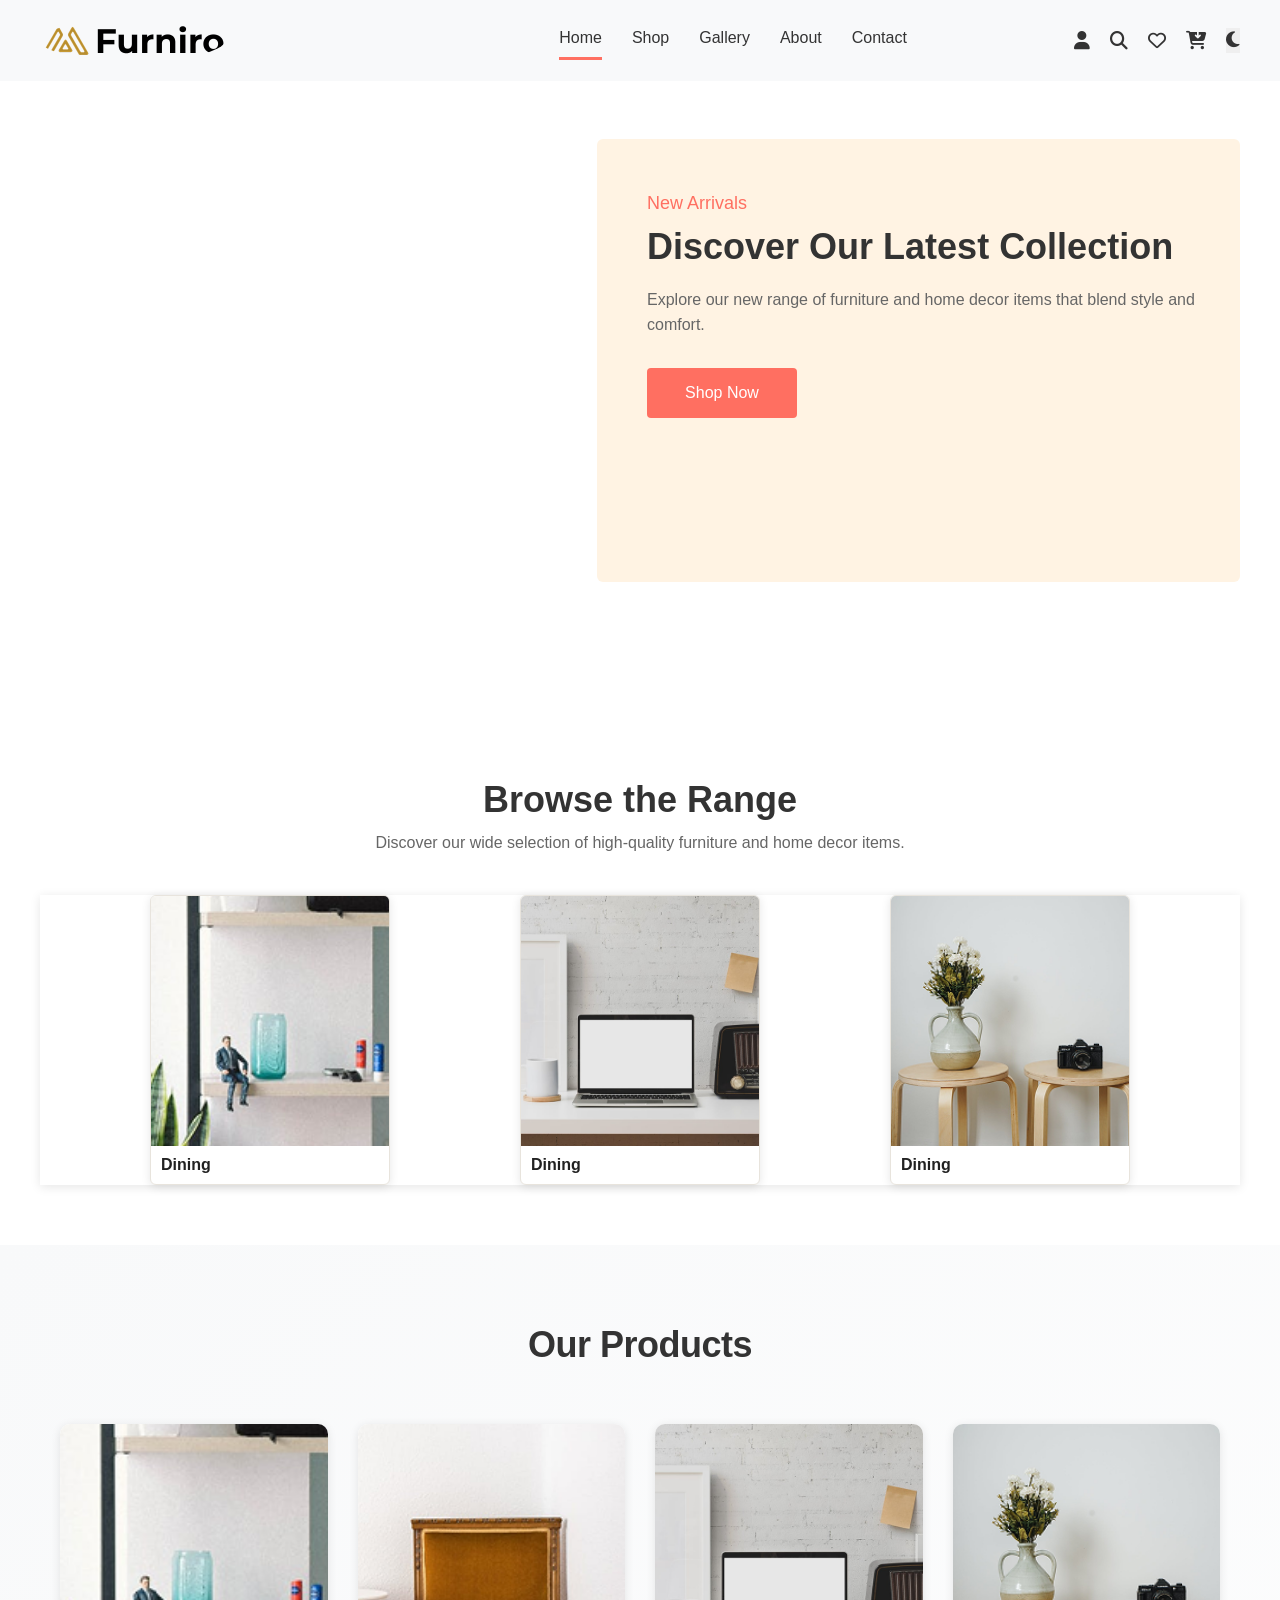
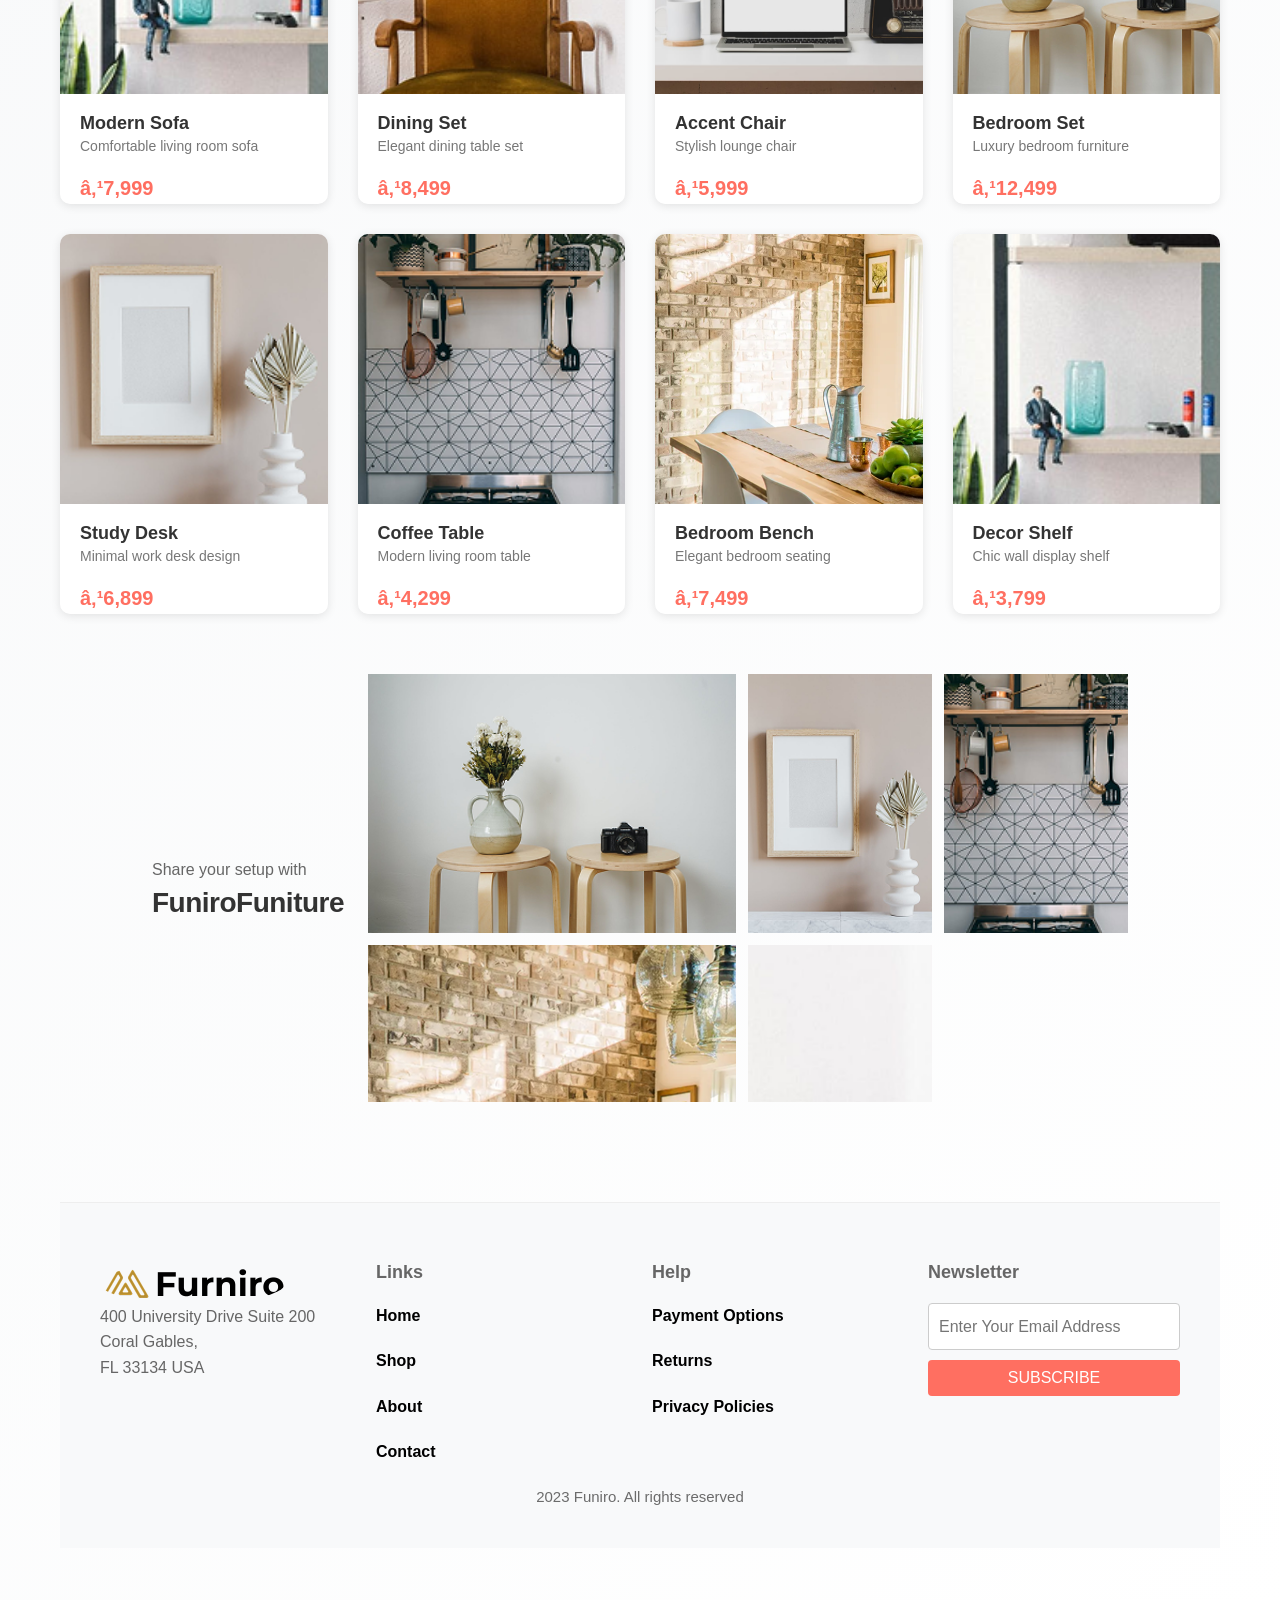
==== commit 32a0fa7e: "updated alert massage ui" ====
--- a/index.html
+++ b/index.html
@@ -64,7 +64,7 @@
         <div class="card-sec">
             <div class="card">
                 <div class="card-img">
-                    <img src="images/Image-living room.png" alt="Product 1">
+                    <img src="images/Rectangle 36.png" alt="Dining Table">
                 </div>
                 <div class="card-content">
                     <h3>Dining</h3>
@@ -73,7 +73,7 @@
             <!-- card 2 -->
             <div class="card">
                 <div class="card-img">
-                    <img src="images/Image-living room.png" alt="Product 1">
+                    <img src="images/Rectangle 38.png" alt="Dining Area">
                 </div>
                 <div class="card-content">
                     <h3>Dining</h3>
@@ -83,7 +83,7 @@
             <!-- card 3 -->
             <div class="card">
                 <div class="card-img">
-                    <img src="images/Image-living room.png" alt="Product 1">
+                    <img src="images/Rectangle 39.png" alt="Dining Chair">
                 </div>
                 <div class="card-content">
                     <h3>Dining</h3>
--- a/feature/dark-theme.css
+++ b/feature/dark-theme.css
@@ -36,7 +36,7 @@
     --accent-hover: #e05a4a;
 }
 
-/* Apply theme-aware defaults so components using variables reflect dark mode */
+
 body {
     background-color: var(--bg-page);
     color: var(--text-main);
@@ -76,6 +76,18 @@
     border-top-color: var(--border-color);
 }
 
+/* Footer nav links: ensure high contrast in dark mode */
+[data-theme="dark"] .site-footer .footer-links a,
+[data-theme="dark"] .site-footer .footer-links ul li a,
+[data-theme="dark"] .site-footer .footer-links a:link,
+[data-theme="dark"] .site-footer .footer-links a:visited {
+    color: #ffffff;
+}
+[data-theme="dark"] .site-footer .footer-links a:hover {
+    color: #a0a0a0;
+}
+
+
 .footer-links h4,
 .footer-newsletter h4 {
     color: var(--text-muted);
@@ -94,3 +106,143 @@
 a:hover {
     color: var(--accent-hover);
 }
+
+
+[data-theme="dark"] header,
+[data-theme="dark"] .Browse-the-Range,
+[data-theme="dark"] .hero-section {
+    background-color: var(--bg-section);
+}
+
+[data-theme="dark"] header ul li a,
+[data-theme="dark"] .main-heading h2,
+[data-theme="dark"] .main-heading p,
+[data-theme="dark"] .hero-title,
+[data-theme="dark"] .hero-subtitle,
+[data-theme="dark"] .hero-description,
+[data-theme="dark"] .Browse-the-Range h2,
+[data-theme="dark"] .Browse-the-Range p {
+    color: var(--text-main);
+}
+
+/* Icons in the header should be readable */
+[data-theme="dark"] .icon-sec i {
+    color: var(--text-main);
+}
+[data-theme="dark"] .icon-sec i:hover {
+    color: var(--text-muted);
+}
+
+
+[data-theme="dark"] .logo img {
+    filter: invert(1) brightness(1.2);
+}
+
+[data-theme="dark"] .hero-cnt,
+[data-theme="dark"] .card,
+[data-theme="dark"] .cards {
+    background-color: var(--bg-card);
+    color: var(--text-main);
+}
+
+
+[data-theme="dark"] .main-heading h2 {
+    color: #ffffff;
+    text-shadow: 0 1px 0 rgba(0,0,0,0.35);
+}
+
+
+[data-theme="dark"] button,
+[data-theme="dark"] .page-btn,
+[data-theme="dark"] .pagination a,
+[data-theme="dark"] .pagination span,
+[data-theme="dark"] .product-card .overlay-btn {
+    background-color: var(--bg-card);
+    color: var(--text-main);
+    border: 1px solid var(--border-color);
+}
+
+
+[data-theme="dark"] .btn {
+    background-color: var(--bg-card);
+    color: var(--text-main);
+    border: 1px solid var(--border-color);
+    box-shadow: none;
+}
+
+[data-theme="dark"] .btn-primary {
+    background: var(--accent);
+    color: #fff;
+    box-shadow: 0 8px 20px rgba(255,111,97,0.14);
+}
+
+[data-theme="dark"] .btn-secondary {
+    background: var(--bg-card);
+    color: var(--text-main);
+    border: 1px solid var(--border-color);
+}
+
+[data-theme="dark"] .btn-outline {
+    background: transparent;
+    color: var(--accent);
+    border: 1px solid var(--accent);
+}
+
+[data-theme="dark"] .qty-control button {
+    background: var(--bg-card);
+    color: var(--text-main);
+    border: 1px solid rgba(255,255,255,0.04);
+}
+
+[data-theme="dark"] .detail-btn.primary {
+    background: var(--accent);
+    color: #fff;
+}
+
+[data-theme="dark"] .detail-btn.ghost {
+    background: transparent;
+    color: var(--text-main);
+    border: 1px solid var(--border-color);
+}
+
+
+[data-theme="dark"] .theme-toggle,
+[data-theme="dark"] #theme-toggle {
+    background: transparent;
+    color: var(--text-main);
+    border: 1px solid transparent;
+}
+
+[data-theme="dark"] .hero-btn,
+[data-theme="dark"] .newsletter-form button,
+[data-theme="dark"] .form-box button,
+[data-theme="dark"] .page-btn.active,
+[data-theme="dark"] .page-btn:hover {
+    background-color: var(--accent);
+    color: #ffffff;
+    border-color: var(--accent);
+}
+
+
+[data-theme="dark"] button:hover,
+[data-theme="dark"] .page-btn:hover {
+    filter: brightness(1.06);
+}
+
+[data-theme="dark"] .newsletter-form input,
+[data-theme="dark"] input[type="text"],
+[data-theme="dark"] input[type="email"] {
+    background-color: var(--input-bg);
+    color: var(--text-main);
+    border: 1px solid var(--input-border);
+}
+
+/* Contact page heading contrast */
+[data-theme="dark"] .contact-header h1 {
+    color: #ffffff;
+}
+
+/* Browse-the-Range card title contrast on home page */
+[data-theme="dark"] .Browse-the-Range .card-content h3 {
+    color: #ffffff;
+}
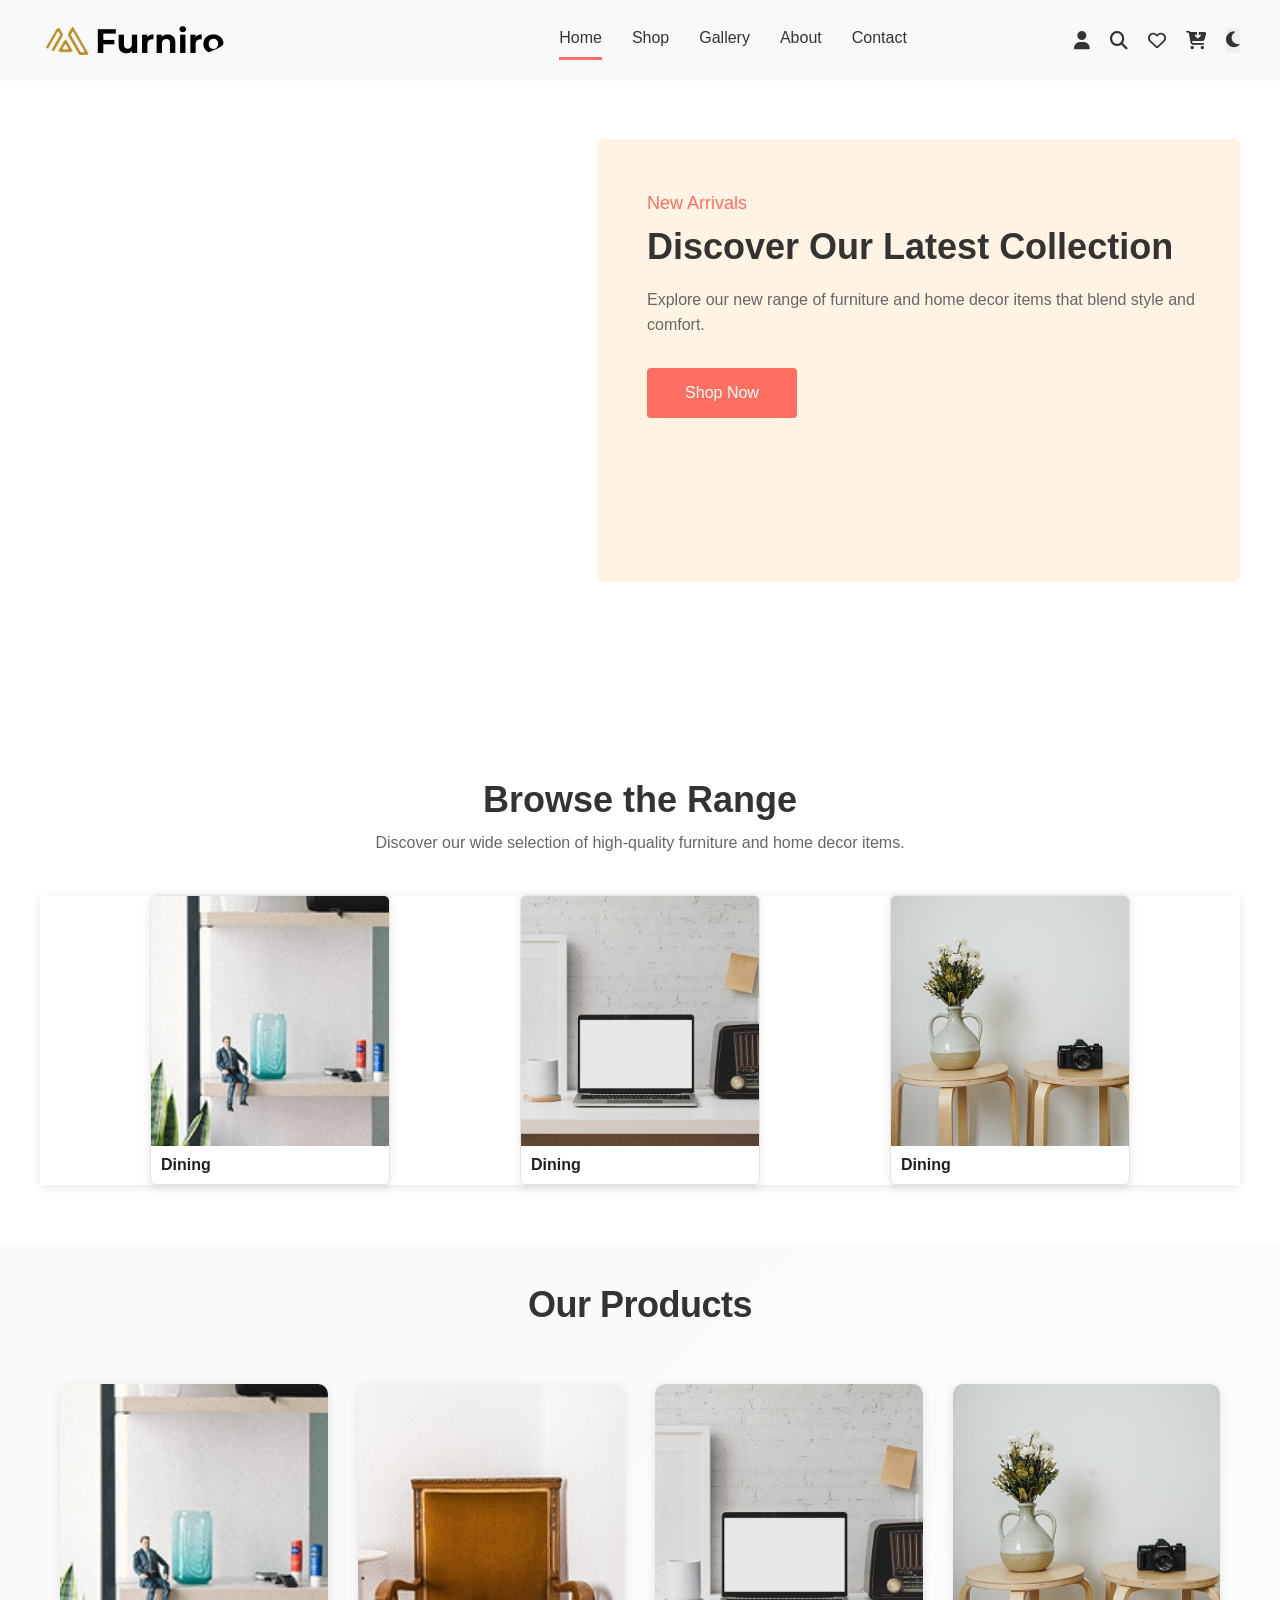
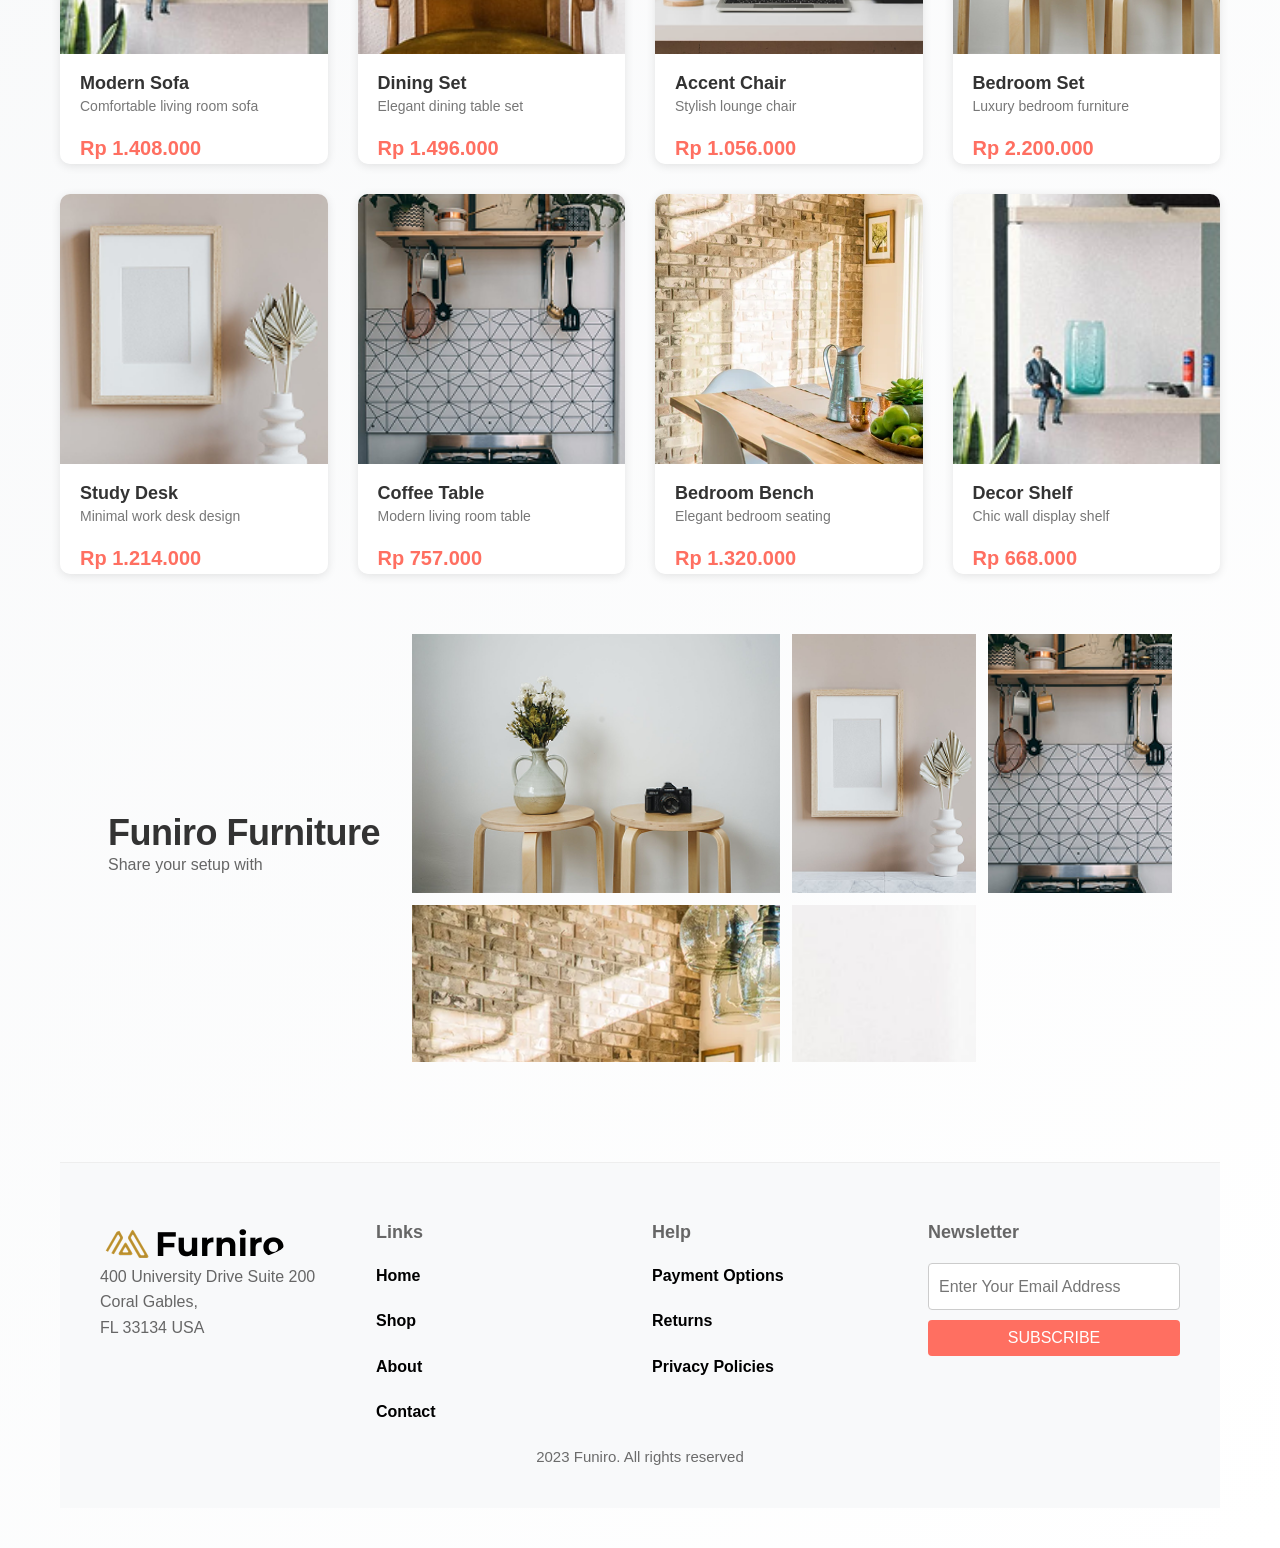
==== commit d64fddb7: "add animations, update favicon, and fix spacing issues" ====
--- a/index.html
+++ b/index.html
@@ -10,13 +10,16 @@
         crossorigin="anonymous" referrerpolicy="no-referrer" />
     <link rel="stylesheet" href="./css/master.css">
     <link rel="stylesheet" href="./feature/dark-theme.css">
+    <link rel="icon" type="image/x-icon" href="images/Meubel House_Logos-05 (1).png">
 </head>
 <!-- Navbar -->
 
 <body>
     <header>
         <div class="logo">
-            <img src="images/Frame 168.png" alt="Furniro Logo">
+            <a href="index.html">
+                <img src="images/Frame 168.png" alt="Furniro Logo">
+            </a>
         </div>
         <button class="hamburger" aria-label="Toggle menu" aria-expanded="false">
             <span class="bar"></span>
@@ -105,7 +108,7 @@
                 <div class="cards-content">
                     <h4>Modern Sofa</h4>
                     <p>Comfortable living room sofa</p>
-                    <span class="price">â‚¹7,999</span>
+                    <span class="price">Rp 1.408.000</span>
                 </div>
             </div>
             <!-- card 2 -->
@@ -116,7 +119,7 @@
                 <div class="cards-content">
                     <h4>Dining Set</h4>
                     <p>Elegant dining table set</p>
-                    <span class="price">â‚¹8,499</span>
+                    <span class="price">Rp 1.496.000</span>
                 </div>
             </div>
             <!-- card 3 -->
@@ -127,7 +130,7 @@
                 <div class="cards-content">
                     <h4>Accent Chair</h4>
                     <p>Stylish lounge chair</p>
-                    <span class="price">â‚¹5,999</span>
+                    <span class="price">Rp 1.056.000</span>
                 </div>
             </div>
             <!-- card 4 -->
@@ -138,7 +141,7 @@
                 <div class="cards-content">
                     <h4>Bedroom Set</h4>
                     <p>Luxury bedroom furniture</p>
-                    <span class="price">â‚¹12,499</span>
+                    <span class="price">Rp 2.200.000</span>
                 </div>
             </div>
             <!-- card 5 -->
@@ -149,7 +152,7 @@
                 <div class="cards-content">
                     <h4>Study Desk</h4>
                     <p>Minimal work desk design</p>
-                    <span class="price">â‚¹6,899</span>
+                    <span class="price">Rp 1.214.000</span>
                 </div>
             </div>
             <!-- card 6 -->
@@ -160,7 +163,7 @@
                 <div class="cards-content">
                     <h4>Coffee Table</h4>
                     <p>Modern living room table</p>
-                    <span class="price">â‚¹4,299</span>
+                    <span class="price">Rp 757.000</span>
                 </div>
             </div>
             <!-- card 7 -->
@@ -171,7 +174,7 @@
                 <div class="cards-content">
                     <h4>Bedroom Bench</h4>
                     <p>Elegant bedroom seating</p>
-                    <span class="price">â‚¹7,499</span>
+                    <span class="price">Rp 1.320.000</span>
                 </div>
             </div>
             <!-- card 8 -->
@@ -182,15 +185,15 @@
                 <div class="cards-content">
                     <h4>Decor Shelf</h4>
                     <p>Chic wall display shelf</p>
-                    <span class="price">â‚¹3,799</span>
+                    <span class="price">Rp 668.000</span>
                 </div>
             </div>
         </div>
         <!-- FuniroFuniture -->
         <div class="funiro-main">
             <div class="furniro-cnt">
+                <h2>Funiro Furniture</h2>
                 <p>Share your setup with</p>
-                <h2>FuniroFuniture</h2>
             </div>
             <div class="bento-img">
                 <div class="bento-grid">
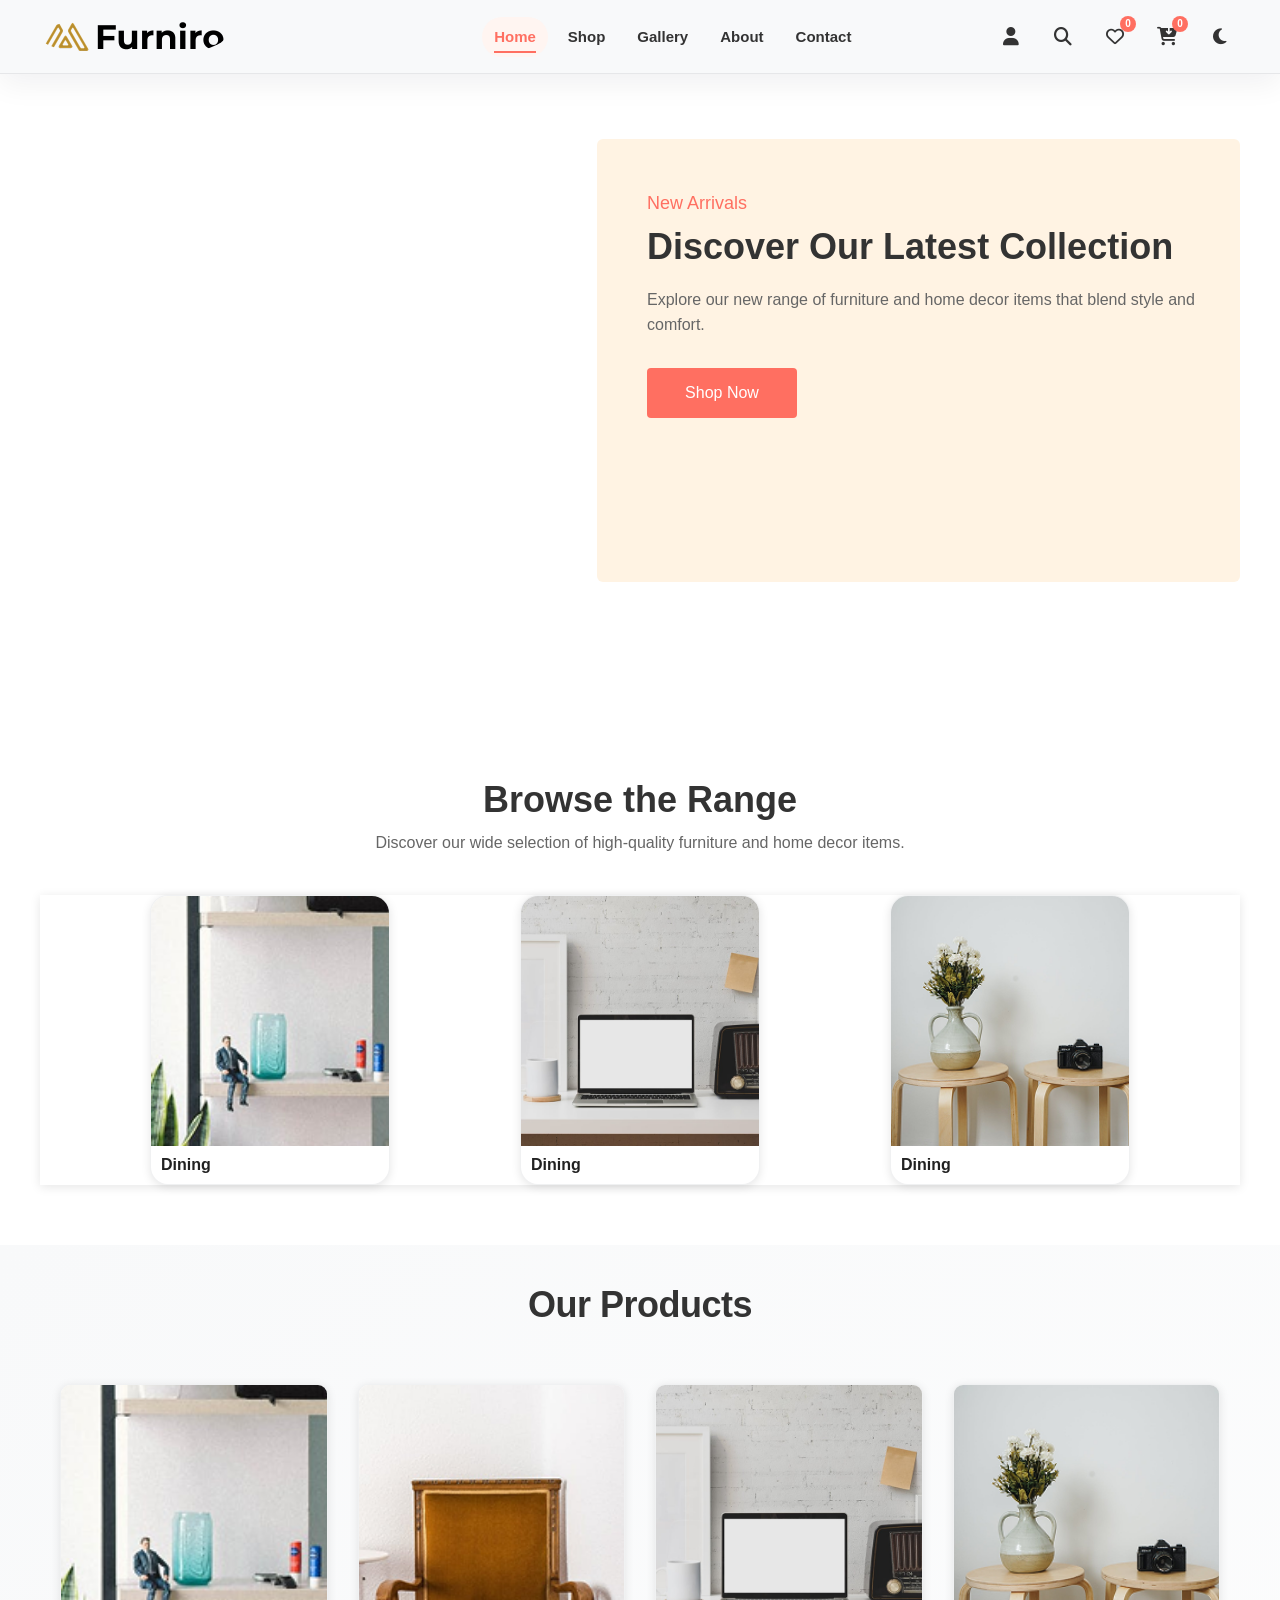
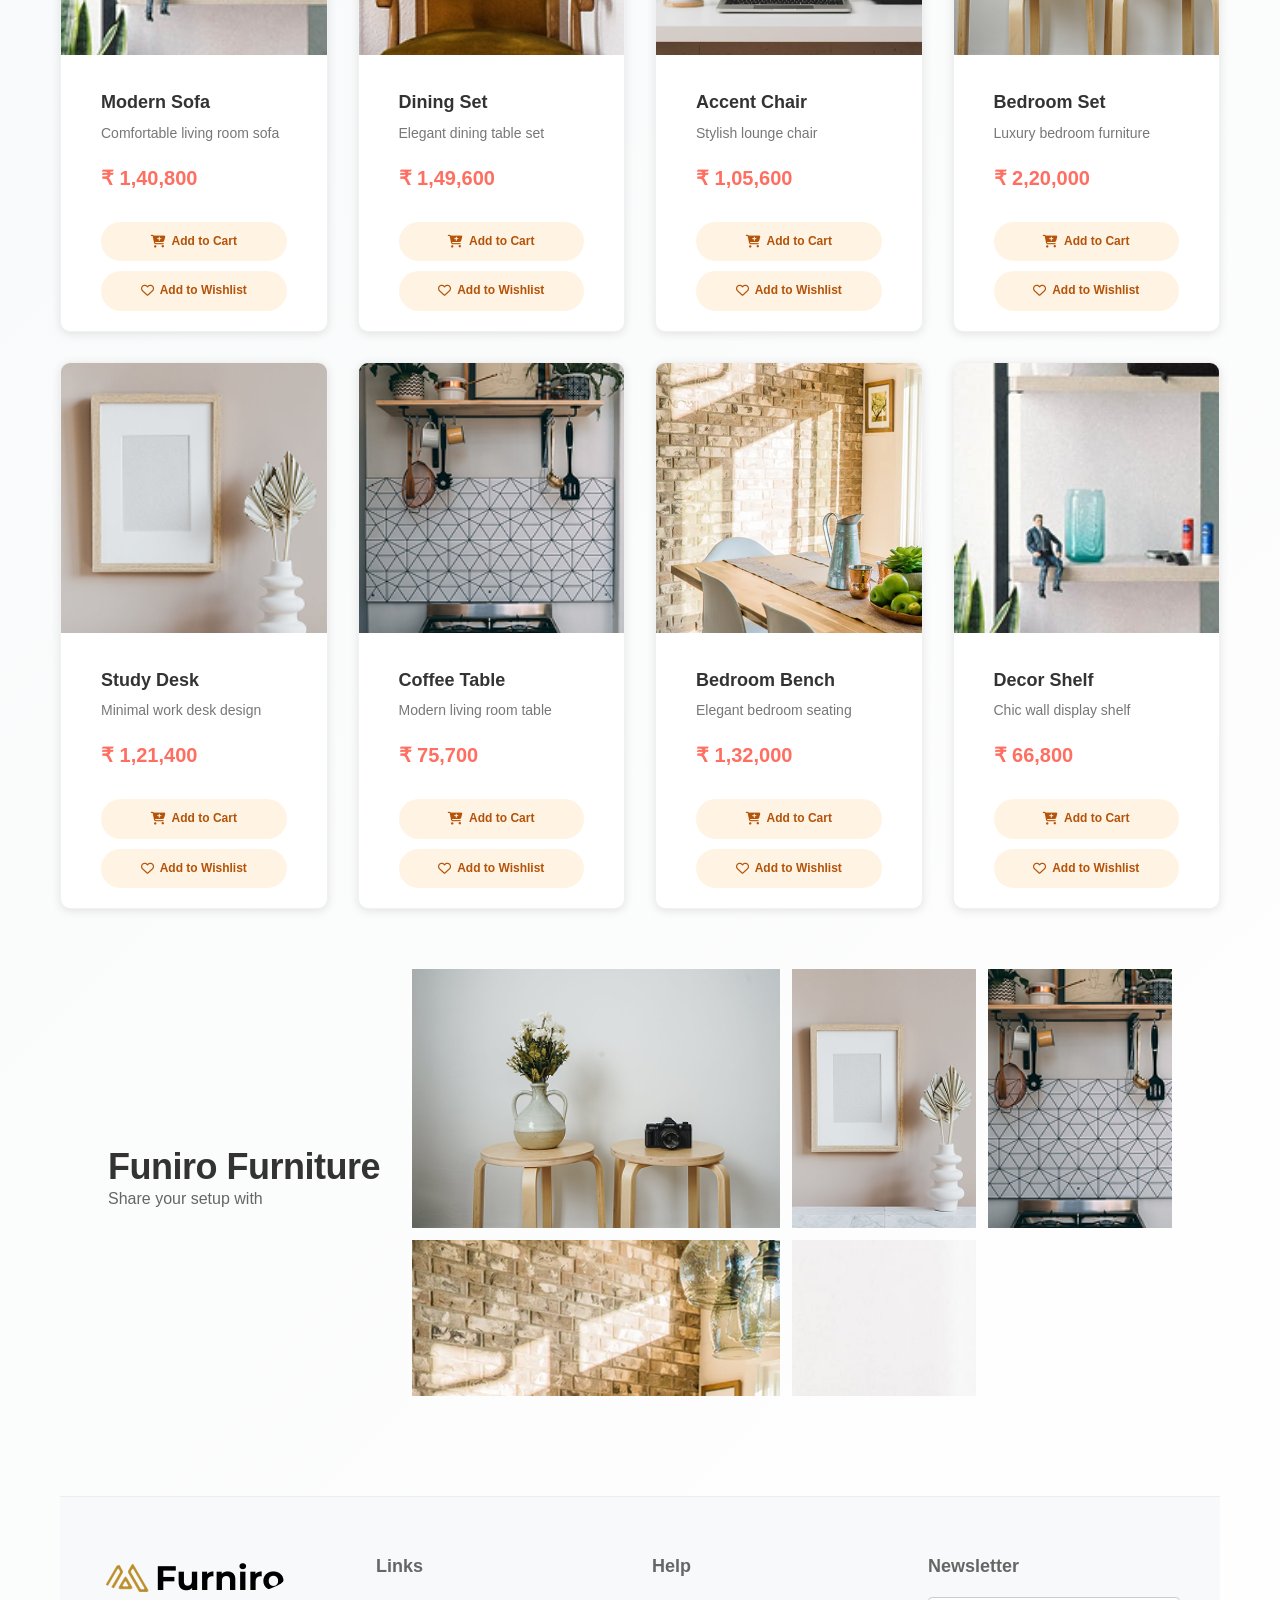
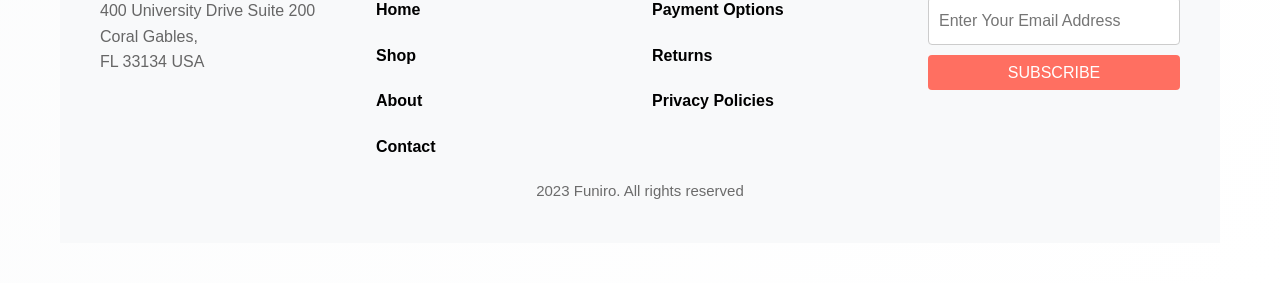
==== commit 582cf0db: "first commit" ====
--- a/index.html
+++ b/index.html
@@ -18,7 +18,10 @@
     <header>
         <div class="logo">
             <a href="index.html">
-                <img src="images/Frame 168.png" alt="Furniro Logo">
+                <picture>
+                    <source media="(max-width: 768px)" srcset="images/Meubel House_Logos-05.png">
+                    <img src="images/Frame 168.png" alt="Furniro Logo">
+                </picture>
             </a>
         </div>
         <button class="hamburger" aria-label="Toggle menu" aria-expanded="false">
@@ -34,14 +37,40 @@
             <li><a href="content.html">Contact</a></li>
         </ul>
         <div class="icon-sec">
-            <i class="fa-solid fa-user"></i>
-            <i class="fa-solid fa-magnifying-glass"></i>
-            <i class="fa-regular fa-heart"></i>
-            <i class="fa-solid fa-cart-arrow-down"></i>
-
+            <button class="icon-btn" type="button" aria-label="User profile"><i class="fa-solid fa-user"></i></button>
+            <button class="icon-btn" type="button" aria-label="Search"><i class="fa-solid fa-magnifying-glass"></i></button>
+            <button class="icon-btn" type="button" aria-label="Wishlist" data-action-view="wishlist"><i class="fa-regular fa-heart"></i><span class="icon-badge wishlist-count">0</span></button>
+            <button class="icon-btn" type="button" aria-label="Cart" data-action-view="cart"><i class="fa-solid fa-cart-arrow-down"></i><span class="icon-badge cart-count">0</span></button>
+ 
                     <button id="theme-toggle" class="theme-toggle" aria-label="Toggle dark mode"><i class="fa-solid fa-moon"></i></button>
         </div>
     </header>
+
+    <aside id="action-panel" class="action-panel" aria-hidden="true">
+        <div class="action-panel-header">
+            <div>
+                <h3>Your selections</h3>
+                <p>Items you add appear here instantly.</p>
+            </div>
+            <button class="action-panel-close" type="button" aria-label="Close selections panel">×</button>
+        </div>
+        <div class="action-panel-tabs" role="tablist" aria-label="Cart and wishlist sections">
+            <button class="action-tab active" type="button" data-panel-view="cart">
+                Cart <span class="panel-cart-count">0</span>
+            </button>
+            <button class="action-tab" type="button" data-panel-view="wishlist">
+                Wishlist <span class="panel-wishlist-count">0</span>
+            </button>
+        </div>
+        <div class="action-panel-body">
+            <div class="panel-section active" data-panel-section="cart">
+                <ul id="cart-list" class="action-list"></ul>
+            </div>
+            <div class="panel-section" data-panel-section="wishlist">
+                <ul id="wishlist-list" class="action-list"></ul>
+            </div>
+        </div>
+    </aside>
 
     <!-- Hero Section -->
     <div class="hero-section">
@@ -108,7 +137,17 @@
                 <div class="cards-content">
                     <h4>Modern Sofa</h4>
                     <p>Comfortable living room sofa</p>
-                    <span class="price">Rp 1.408.000</span>
+                    <span class="price">₹ 1,40,800</span>
+                    <div class="cards-actions">
+                        <button class="action-btn" type="button" data-action="cart" aria-label="Add Modern Sofa to cart">
+                            <i class="fa-solid fa-cart-plus"></i>
+                            <span>Add to Cart</span>
+                        </button>
+                        <button class="action-btn" type="button" data-action="wishlist" aria-label="Add Modern Sofa to wishlist">
+                            <i class="fa-regular fa-heart"></i>
+                            <span>Add to Wishlist</span>
+                        </button>
+                    </div>
                 </div>
             </div>
             <!-- card 2 -->
@@ -119,7 +158,17 @@
                 <div class="cards-content">
                     <h4>Dining Set</h4>
                     <p>Elegant dining table set</p>
-                    <span class="price">Rp 1.496.000</span>
+                    <span class="price">₹ 1,49,600</span>
+                    <div class="cards-actions">
+                        <button class="action-btn" type="button" data-action="cart" aria-label="Add Dining Set to cart">
+                            <i class="fa-solid fa-cart-plus"></i>
+                            <span>Add to Cart</span>
+                        </button>
+                        <button class="action-btn" type="button" data-action="wishlist" aria-label="Add Dining Set to wishlist">
+                            <i class="fa-regular fa-heart"></i>
+                            <span>Add to Wishlist</span>
+                        </button>
+                    </div>
                 </div>
             </div>
             <!-- card 3 -->
@@ -130,7 +179,17 @@
                 <div class="cards-content">
                     <h4>Accent Chair</h4>
                     <p>Stylish lounge chair</p>
-                    <span class="price">Rp 1.056.000</span>
+                    <span class="price">₹ 1,05,600</span>
+                    <div class="cards-actions">
+                        <button class="action-btn" type="button" data-action="cart" aria-label="Add Accent Chair to cart">
+                            <i class="fa-solid fa-cart-plus"></i>
+                            <span>Add to Cart</span>
+                        </button>
+                        <button class="action-btn" type="button" data-action="wishlist" aria-label="Add Accent Chair to wishlist">
+                            <i class="fa-regular fa-heart"></i>
+                            <span>Add to Wishlist</span>
+                        </button>
+                    </div>
                 </div>
             </div>
             <!-- card 4 -->
@@ -141,7 +200,17 @@
                 <div class="cards-content">
                     <h4>Bedroom Set</h4>
                     <p>Luxury bedroom furniture</p>
-                    <span class="price">Rp 2.200.000</span>
+                    <span class="price">₹ 2,20,000</span>
+                    <div class="cards-actions">
+                        <button class="action-btn" type="button" data-action="cart" aria-label="Add Bedroom Set to cart">
+                            <i class="fa-solid fa-cart-plus"></i>
+                            <span>Add to Cart</span>
+                        </button>
+                        <button class="action-btn" type="button" data-action="wishlist" aria-label="Add Bedroom Set to wishlist">
+                            <i class="fa-regular fa-heart"></i>
+                            <span>Add to Wishlist</span>
+                        </button>
+                    </div>
                 </div>
             </div>
             <!-- card 5 -->
@@ -152,7 +221,17 @@
                 <div class="cards-content">
                     <h4>Study Desk</h4>
                     <p>Minimal work desk design</p>
-                    <span class="price">Rp 1.214.000</span>
+                    <span class="price">₹ 1,21,400</span>
+                    <div class="cards-actions">
+                        <button class="action-btn" type="button" data-action="cart" aria-label="Add Study Desk to cart">
+                            <i class="fa-solid fa-cart-plus"></i>
+                            <span>Add to Cart</span>
+                        </button>
+                        <button class="action-btn" type="button" data-action="wishlist" aria-label="Add Study Desk to wishlist">
+                            <i class="fa-regular fa-heart"></i>
+                            <span>Add to Wishlist</span>
+                        </button>
+                    </div>
                 </div>
             </div>
             <!-- card 6 -->
@@ -163,7 +242,17 @@
                 <div class="cards-content">
                     <h4>Coffee Table</h4>
                     <p>Modern living room table</p>
-                    <span class="price">Rp 757.000</span>
+                    <span class="price">₹ 75,700</span>
+                    <div class="cards-actions">
+                        <button class="action-btn" type="button" data-action="cart" aria-label="Add Coffee Table to cart">
+                            <i class="fa-solid fa-cart-plus"></i>
+                            <span>Add to Cart</span>
+                        </button>
+                        <button class="action-btn" type="button" data-action="wishlist" aria-label="Add Coffee Table to wishlist">
+                            <i class="fa-regular fa-heart"></i>
+                            <span>Add to Wishlist</span>
+                        </button>
+                    </div>
                 </div>
             </div>
             <!-- card 7 -->
@@ -174,7 +263,17 @@
                 <div class="cards-content">
                     <h4>Bedroom Bench</h4>
                     <p>Elegant bedroom seating</p>
-                    <span class="price">Rp 1.320.000</span>
+                    <span class="price">₹ 1,32,000</span>
+                    <div class="cards-actions">
+                        <button class="action-btn" type="button" data-action="cart" aria-label="Add Bedroom Bench to cart">
+                            <i class="fa-solid fa-cart-plus"></i>
+                            <span>Add to Cart</span>
+                        </button>
+                        <button class="action-btn" type="button" data-action="wishlist" aria-label="Add Bedroom Bench to wishlist">
+                            <i class="fa-regular fa-heart"></i>
+                            <span>Add to Wishlist</span>
+                        </button>
+                    </div>
                 </div>
             </div>
             <!-- card 8 -->
@@ -185,7 +284,17 @@
                 <div class="cards-content">
                     <h4>Decor Shelf</h4>
                     <p>Chic wall display shelf</p>
-                    <span class="price">Rp 668.000</span>
+                    <span class="price">₹ 66,800</span>
+                    <div class="cards-actions">
+                        <button class="action-btn" type="button" data-action="cart" aria-label="Add Decor Shelf to cart">
+                            <i class="fa-solid fa-cart-plus"></i>
+                            <span>Add to Cart</span>
+                        </button>
+                        <button class="action-btn" type="button" data-action="wishlist" aria-label="Add Decor Shelf to wishlist">
+                            <i class="fa-regular fa-heart"></i>
+                            <span>Add to Wishlist</span>
+                        </button>
+                    </div>
                 </div>
             </div>
         </div>
--- a/feature/dark-theme.css
+++ b/feature/dark-theme.css
@@ -65,18 +65,60 @@
     filter: brightness(0.6);
 }
 
-.card, .cards, .card-sec {
+.card, .cards, .card-sec, .product-card, .gallery-card, .highlight-card, .info-card, .related-product {
     background-color: var(--bg-card);
     box-shadow: 0 2px 10px var(--shadow-color);
 }
 
+[data-theme="dark"] .action-btn {
+    background: rgba(255, 111, 97, 0.15);
+    color: #ffffff;
+}
+
+[data-theme="dark"] .action-btn:hover {
+    background: rgba(255, 111, 97, 0.24);
+}
+
+[data-theme="dark"] .action-btn.is-added {
+    background: var(--accent);
+}
+
+[data-theme="dark"] .icon-sec .icon-btn {
+    color: var(--text-main);
+}
+
+[data-theme="dark"] .action-panel {
+    background: #1e1e1e;
+    box-shadow: 0 20px 45px rgba(0, 0, 0, 0.4);
+}
+
+[data-theme="dark"] .action-panel-header h3,
+[data-theme="dark"] .action-item-name {
+    color: #f0f0f0;
+}
+
+[data-theme="dark"] .action-panel-header p,
+[data-theme="dark"] .action-item-price,
+[data-theme="dark"] .empty-state {
+    color: #b3b3b3;
+}
+
+[data-theme="dark"] .action-tab {
+    background: #2a2a2a;
+    color: #f0f0f0;
+}
+
+[data-theme="dark"] .action-list li {
+    background: #2a2a2a;
+}
+ 
 .site-footer {
     background: var(--bg-section);
     color: var(--text-muted);
     border-top-color: var(--border-color);
 }
 
-/* Footer nav links: ensure high contrast in dark mode */
+
 [data-theme="dark"] .site-footer .footer-links a,
 [data-theme="dark"] .site-footer .footer-links ul li a,
 [data-theme="dark"] .site-footer .footer-links a:link,
@@ -125,7 +167,7 @@
     color: var(--text-main);
 }
 
-/* Icons in the header should be readable */
+
 [data-theme="dark"] .icon-sec i {
     color: var(--text-main);
 }
@@ -237,12 +279,11 @@
     border: 1px solid var(--input-border);
 }
 
-/* Contact page heading contrast */
 [data-theme="dark"] .contact-header h1 {
     color: #ffffff;
 }
 
-/* Browse-the-Range card title contrast on home page */
+
 [data-theme="dark"] .Browse-the-Range .card-content h3 {
     color: #ffffff;
 }
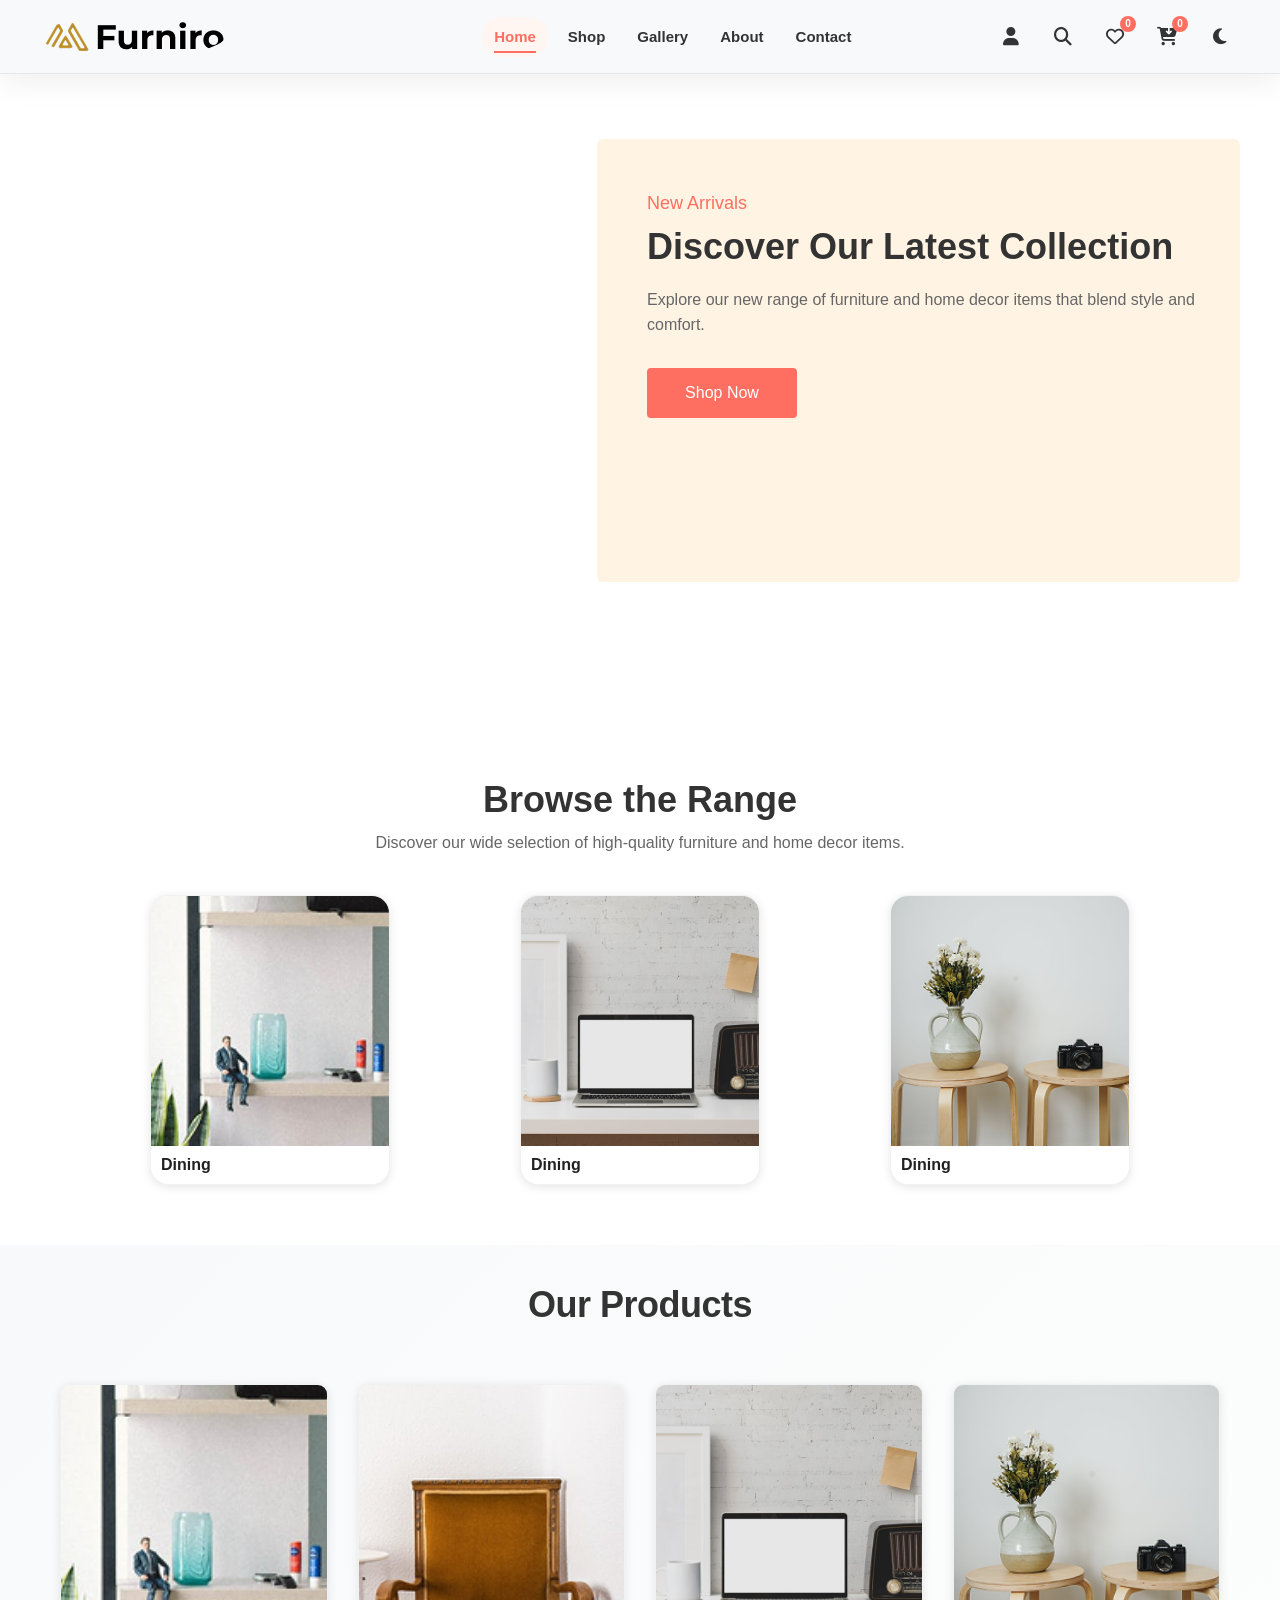
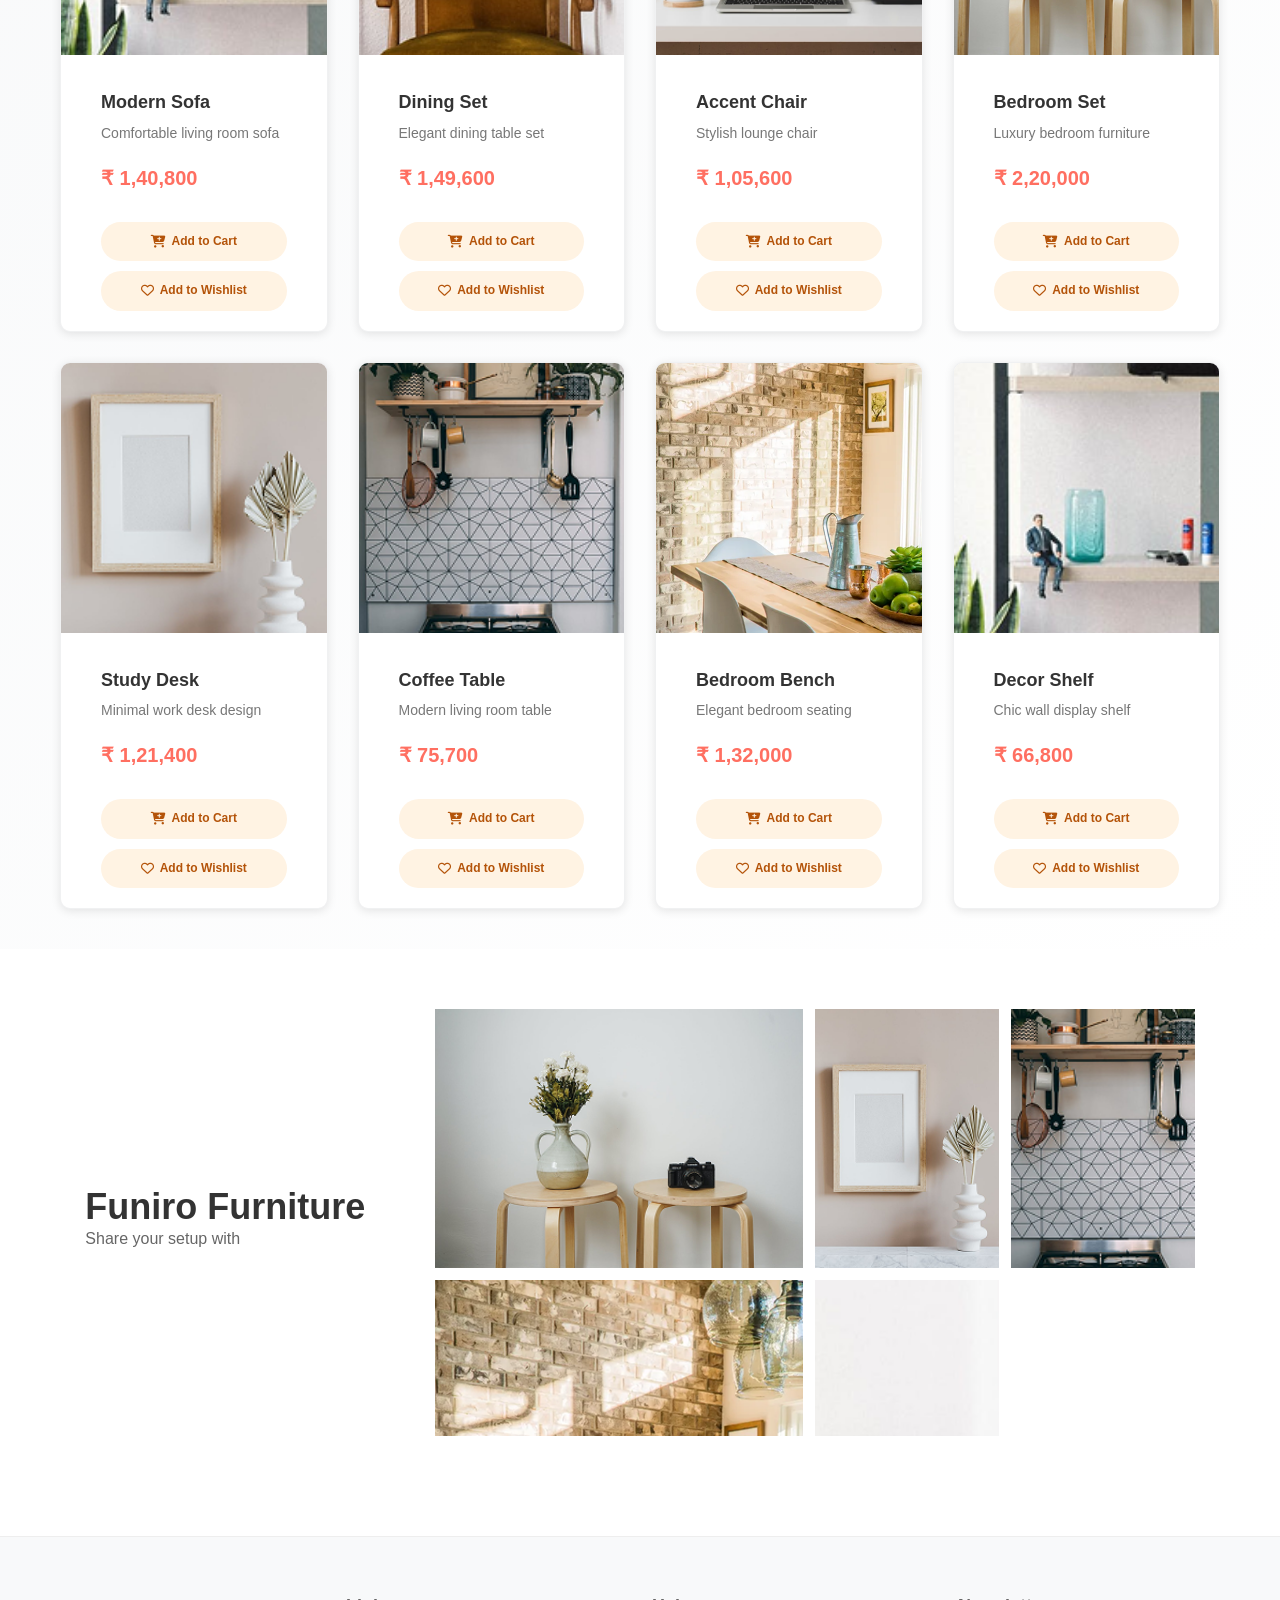
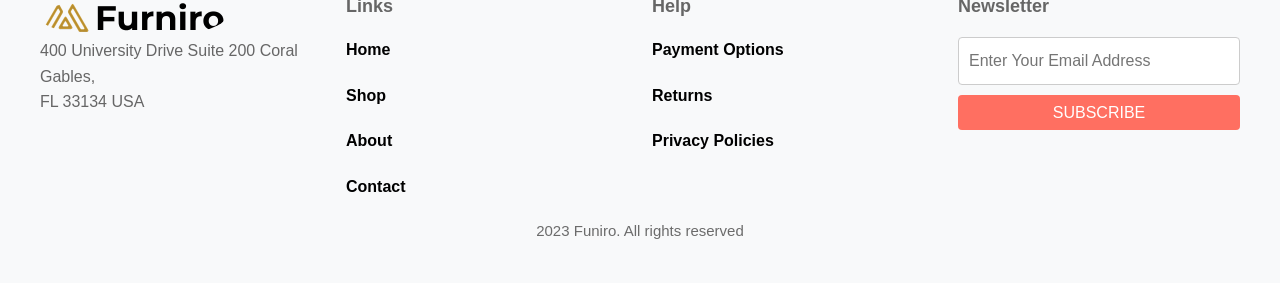
==== commit 5ca39ea4: "update dark theme UI across all pages" ====
--- a/index.html
+++ b/index.html
@@ -38,11 +38,15 @@
         </ul>
         <div class="icon-sec">
             <button class="icon-btn" type="button" aria-label="User profile"><i class="fa-solid fa-user"></i></button>
-            <button class="icon-btn" type="button" aria-label="Search"><i class="fa-solid fa-magnifying-glass"></i></button>
-            <button class="icon-btn" type="button" aria-label="Wishlist" data-action-view="wishlist"><i class="fa-regular fa-heart"></i><span class="icon-badge wishlist-count">0</span></button>
-            <button class="icon-btn" type="button" aria-label="Cart" data-action-view="cart"><i class="fa-solid fa-cart-arrow-down"></i><span class="icon-badge cart-count">0</span></button>
- 
-                    <button id="theme-toggle" class="theme-toggle" aria-label="Toggle dark mode"><i class="fa-solid fa-moon"></i></button>
+            <button class="icon-btn" type="button" aria-label="Search"><i
+                    class="fa-solid fa-magnifying-glass"></i></button>
+            <button class="icon-btn" type="button" aria-label="Wishlist" data-action-view="wishlist"><i
+                    class="fa-regular fa-heart"></i><span class="icon-badge wishlist-count">0</span></button>
+            <button class="icon-btn" type="button" aria-label="Cart" data-action-view="cart"><i
+                    class="fa-solid fa-cart-arrow-down"></i><span class="icon-badge cart-count">0</span></button>
+
+            <button id="theme-toggle" class="theme-toggle" aria-label="Toggle dark mode"><i
+                    class="fa-solid fa-moon"></i></button>
         </div>
     </header>
 
@@ -139,11 +143,13 @@
                     <p>Comfortable living room sofa</p>
                     <span class="price">₹ 1,40,800</span>
                     <div class="cards-actions">
-                        <button class="action-btn" type="button" data-action="cart" aria-label="Add Modern Sofa to cart">
-                            <i class="fa-solid fa-cart-plus"></i>
-                            <span>Add to Cart</span>
-                        </button>
-                        <button class="action-btn" type="button" data-action="wishlist" aria-label="Add Modern Sofa to wishlist">
+                        <button class="action-btn" type="button" data-action="cart"
+                            aria-label="Add Modern Sofa to cart">
+                            <i class="fa-solid fa-cart-plus"></i>
+                            <span>Add to Cart</span>
+                        </button>
+                        <button class="action-btn" type="button" data-action="wishlist"
+                            aria-label="Add Modern Sofa to wishlist">
                             <i class="fa-regular fa-heart"></i>
                             <span>Add to Wishlist</span>
                         </button>
@@ -164,7 +170,8 @@
                             <i class="fa-solid fa-cart-plus"></i>
                             <span>Add to Cart</span>
                         </button>
-                        <button class="action-btn" type="button" data-action="wishlist" aria-label="Add Dining Set to wishlist">
+                        <button class="action-btn" type="button" data-action="wishlist"
+                            aria-label="Add Dining Set to wishlist">
                             <i class="fa-regular fa-heart"></i>
                             <span>Add to Wishlist</span>
                         </button>
@@ -181,11 +188,13 @@
                     <p>Stylish lounge chair</p>
                     <span class="price">₹ 1,05,600</span>
                     <div class="cards-actions">
-                        <button class="action-btn" type="button" data-action="cart" aria-label="Add Accent Chair to cart">
-                            <i class="fa-solid fa-cart-plus"></i>
-                            <span>Add to Cart</span>
-                        </button>
-                        <button class="action-btn" type="button" data-action="wishlist" aria-label="Add Accent Chair to wishlist">
+                        <button class="action-btn" type="button" data-action="cart"
+                            aria-label="Add Accent Chair to cart">
+                            <i class="fa-solid fa-cart-plus"></i>
+                            <span>Add to Cart</span>
+                        </button>
+                        <button class="action-btn" type="button" data-action="wishlist"
+                            aria-label="Add Accent Chair to wishlist">
                             <i class="fa-regular fa-heart"></i>
                             <span>Add to Wishlist</span>
                         </button>
@@ -202,11 +211,13 @@
                     <p>Luxury bedroom furniture</p>
                     <span class="price">₹ 2,20,000</span>
                     <div class="cards-actions">
-                        <button class="action-btn" type="button" data-action="cart" aria-label="Add Bedroom Set to cart">
-                            <i class="fa-solid fa-cart-plus"></i>
-                            <span>Add to Cart</span>
-                        </button>
-                        <button class="action-btn" type="button" data-action="wishlist" aria-label="Add Bedroom Set to wishlist">
+                        <button class="action-btn" type="button" data-action="cart"
+                            aria-label="Add Bedroom Set to cart">
+                            <i class="fa-solid fa-cart-plus"></i>
+                            <span>Add to Cart</span>
+                        </button>
+                        <button class="action-btn" type="button" data-action="wishlist"
+                            aria-label="Add Bedroom Set to wishlist">
                             <i class="fa-regular fa-heart"></i>
                             <span>Add to Wishlist</span>
                         </button>
@@ -227,7 +238,8 @@
                             <i class="fa-solid fa-cart-plus"></i>
                             <span>Add to Cart</span>
                         </button>
-                        <button class="action-btn" type="button" data-action="wishlist" aria-label="Add Study Desk to wishlist">
+                        <button class="action-btn" type="button" data-action="wishlist"
+                            aria-label="Add Study Desk to wishlist">
                             <i class="fa-regular fa-heart"></i>
                             <span>Add to Wishlist</span>
                         </button>
@@ -244,11 +256,13 @@
                     <p>Modern living room table</p>
                     <span class="price">₹ 75,700</span>
                     <div class="cards-actions">
-                        <button class="action-btn" type="button" data-action="cart" aria-label="Add Coffee Table to cart">
-                            <i class="fa-solid fa-cart-plus"></i>
-                            <span>Add to Cart</span>
-                        </button>
-                        <button class="action-btn" type="button" data-action="wishlist" aria-label="Add Coffee Table to wishlist">
+                        <button class="action-btn" type="button" data-action="cart"
+                            aria-label="Add Coffee Table to cart">
+                            <i class="fa-solid fa-cart-plus"></i>
+                            <span>Add to Cart</span>
+                        </button>
+                        <button class="action-btn" type="button" data-action="wishlist"
+                            aria-label="Add Coffee Table to wishlist">
                             <i class="fa-regular fa-heart"></i>
                             <span>Add to Wishlist</span>
                         </button>
@@ -265,11 +279,13 @@
                     <p>Elegant bedroom seating</p>
                     <span class="price">₹ 1,32,000</span>
                     <div class="cards-actions">
-                        <button class="action-btn" type="button" data-action="cart" aria-label="Add Bedroom Bench to cart">
-                            <i class="fa-solid fa-cart-plus"></i>
-                            <span>Add to Cart</span>
-                        </button>
-                        <button class="action-btn" type="button" data-action="wishlist" aria-label="Add Bedroom Bench to wishlist">
+                        <button class="action-btn" type="button" data-action="cart"
+                            aria-label="Add Bedroom Bench to cart">
+                            <i class="fa-solid fa-cart-plus"></i>
+                            <span>Add to Cart</span>
+                        </button>
+                        <button class="action-btn" type="button" data-action="wishlist"
+                            aria-label="Add Bedroom Bench to wishlist">
                             <i class="fa-regular fa-heart"></i>
                             <span>Add to Wishlist</span>
                         </button>
@@ -286,84 +302,85 @@
                     <p>Chic wall display shelf</p>
                     <span class="price">₹ 66,800</span>
                     <div class="cards-actions">
-                        <button class="action-btn" type="button" data-action="cart" aria-label="Add Decor Shelf to cart">
-                            <i class="fa-solid fa-cart-plus"></i>
-                            <span>Add to Cart</span>
-                        </button>
-                        <button class="action-btn" type="button" data-action="wishlist" aria-label="Add Decor Shelf to wishlist">
-                            <i class="fa-regular fa-heart"></i>
-                            <span>Add to Wishlist</span>
-                        </button>
-                    </div>
-                </div>
-            </div>
-        </div>
-        <!-- FuniroFuniture -->
-        <div class="funiro-main">
-            <div class="furniro-cnt">
-                <h2>Funiro Furniture</h2>
-                <p>Share your setup with</p>
-            </div>
-            <div class="bento-img">
-                <div class="bento-grid">
-                    <img src="images/Rectangle 39.png" alt="Bento Large" class="bento-large">
-                    <img src="images/Rectangle 41.png" alt="Bento Mid" class="bento-mid">
-                    <img src="images/Rectangle 44.png" alt="Bento Right" class="bento-right">
-                    <img src="images/Rectangle 45.png" alt="Bento Small1" class="bento-small1">
-                    <img src="images/Rectangle 37.png" alt="Bento Small2" class="bento-small2">
-
-                </div>
-            </div>
-        </div>
-        <!-- Footer -->
-        <footer class="site-footer">
-            <div class="footer-grid">
-                <div class="footer-left">
-                    <div class="logo">
-                        <img src="images/Frame 168.png" alt="Funiro Logo">
-                    </div>
-                    <address>
-                        400 University Drive Suite 200 Coral Gables,<br>
-                        FL 33134 USA
-                    </address>
-                </div>
-
-                <div class="footer-links">
-                    <h4>Links</h4>
-                    <ul>
-                        <li><a href="#">Home</a></li>
-                        <li><a href="#">Shop</a></li>
-                        <li><a href="#">About</a></li>
-                        <li><a href="#">Contact</a></li>
-                    </ul>
-                </div>
-
-                <div class="footer-links">
-                    <h4>Help</h4>
-                    <ul>
-                        <li><a href="#">Payment Options</a></li>
-                        <li><a href="#">Returns</a></li>
-                        <li><a href="#">Privacy Policies</a></li>
-                    </ul>
-                </div>
-
-                <div class="footer-newsletter">
-                    <h4>Newsletter</h4>
-                    <form class="newsletter-form" action="#" onsubmit="return false;">
-                        <input type="email" placeholder="Enter Your Email Address" aria-label="Email">
-                        <button type="submit">SUBSCRIBE</button>
-                    </form>
-                </div>
-            </div>
-
-            <div class="footer-bottom">
-                <p>2023 Funiro. All rights reserved</p>
-            </div>
-        </footer>
-
-<script src="script.js"></script>
+                        <button class="action-btn" type="button" data-action="cart"
+                            aria-label="Add Decor Shelf to cart">
+                            <i class="fa-solid fa-cart-plus"></i>
+                            <span>Add to Cart</span>
+                        </button>
+                        <button class="action-btn" type="button" data-action="wishlist"
+                            aria-label="Add Decor Shelf to wishlist">
+                            <i class="fa-regular fa-heart"></i>
+                            <span>Add to Wishlist</span>
+                        </button>
+                    </div>
+                </div>
+            </div>
+        </div>
+    </div>
+    <!-- FuniroFuniture -->
+    <div class="funiro-main">
+        <div class="furniro-cnt">
+            <h2>Funiro Furniture</h2>
+            <p>Share your setup with</p>
+        </div>
+        <div class="bento-img">
+            <div class="bento-grid">
+                <img src="images/Rectangle 39.png" alt="Bento Large" class="bento-large">
+                <img src="images/Rectangle 41.png" alt="Bento Mid" class="bento-mid">
+                <img src="images/Rectangle 44.png" alt="Bento Right" class="bento-right">
+                <img src="images/Rectangle 45.png" alt="Bento Small1" class="bento-small1">
+                <img src="images/Rectangle 37.png" alt="Bento Small2" class="bento-small2">
+
+            </div>
+        </div>
+    </div>
+    <!-- Footer -->
+    <footer class="site-footer">
+        <div class="footer-grid">
+            <div class="footer-left">
+                <div class="logo">
+                    <img src="images/Frame 168.png" alt="Funiro Logo">
+                </div>
+                <address>
+                    400 University Drive Suite 200 Coral Gables,<br>
+                    FL 33134 USA
+                </address>
+            </div>
+
+            <div class="footer-links">
+                <h4>Links</h4>
+                <ul>
+                    <li><a href="#">Home</a></li>
+                    <li><a href="#">Shop</a></li>
+                    <li><a href="#">About</a></li>
+                    <li><a href="#">Contact</a></li>
+                </ul>
+            </div>
+
+            <div class="footer-links">
+                <h4>Help</h4>
+                <ul>
+                    <li><a href="#">Payment Options</a></li>
+                    <li><a href="#">Returns</a></li>
+                    <li><a href="#">Privacy Policies</a></li>
+                </ul>
+            </div>
+
+            <div class="footer-newsletter">
+                <h4>Newsletter</h4>
+                <form class="newsletter-form" action="#" onsubmit="return false;">
+                    <input type="email" placeholder="Enter Your Email Address" aria-label="Email">
+                    <button type="submit">SUBSCRIBE</button>
+                </form>
+            </div>
+        </div>
+
+        <div class="footer-bottom">
+            <p>2023 Funiro. All rights reserved</p>
+        </div>
+    </footer>
+
+    <script src="script.js"></script>
 </body>
 
-</html>
-
-
+</html>
--- a/css/master.css
+++ b/css/master.css
@@ -34,3 +34,26 @@
 /*  Responsive */
 @import url("responsive.css");
 
+/* Mobile: Cart, Wishlist, and Dark Theme toggle hide
+   (Mobile devices <= 767px) */
+@media (max-width: 767px) {
+    /* Common class/id variations covered */
+    .cart, .cart-btn, .cart-icon, .nav-cart, .cart-button, #cart, [data-role="cart"],
+    .wishlist, .wishlist-btn, .wishlist-icon, .nav-wishlist, .wish-btn, #wishlist, [data-role="wishlist"],
+    .theme-toggle, #theme-toggle, .dark-mode-toggle, .dark-toggle, .toggle-theme, [data-theme-toggle] {
+        display: none !important;
+        visibility: hidden !important;
+        opacity: 0 !important;
+        pointer-events: none !important;
+        height: 0 !important;
+        width: 0 !important;
+    }
+
+    /* Attribute-based fallbacks for buttons/links with aria-labels */
+    button[aria-label*="cart"], a[aria-label*="cart"],
+    button[aria-label*="wishlist"], a[aria-label*="wishlist"],
+    button[aria-label*="theme"], a[aria-label*="theme"] {
+        display: none !important;
+        visibility: hidden !important;
+    }
+}
--- a/feature/dark-theme.css
+++ b/feature/dark-theme.css
@@ -65,7 +65,7 @@
     filter: brightness(0.6);
 }
 
-.card, .cards, .card-sec, .product-card, .gallery-card, .highlight-card, .info-card, .related-product {
+.card, .cards,  .product-card, .gallery-card, .highlight-card, .info-card, .related-product {
     background-color: var(--bg-card);
     box-shadow: 0 2px 10px var(--shadow-color);
 }
@@ -156,7 +156,7 @@
     background-color: var(--bg-section);
 }
 
-[data-theme="dark"] header ul li a,
+
 [data-theme="dark"] .main-heading h2,
 [data-theme="dark"] .main-heading p,
 [data-theme="dark"] .hero-title,
